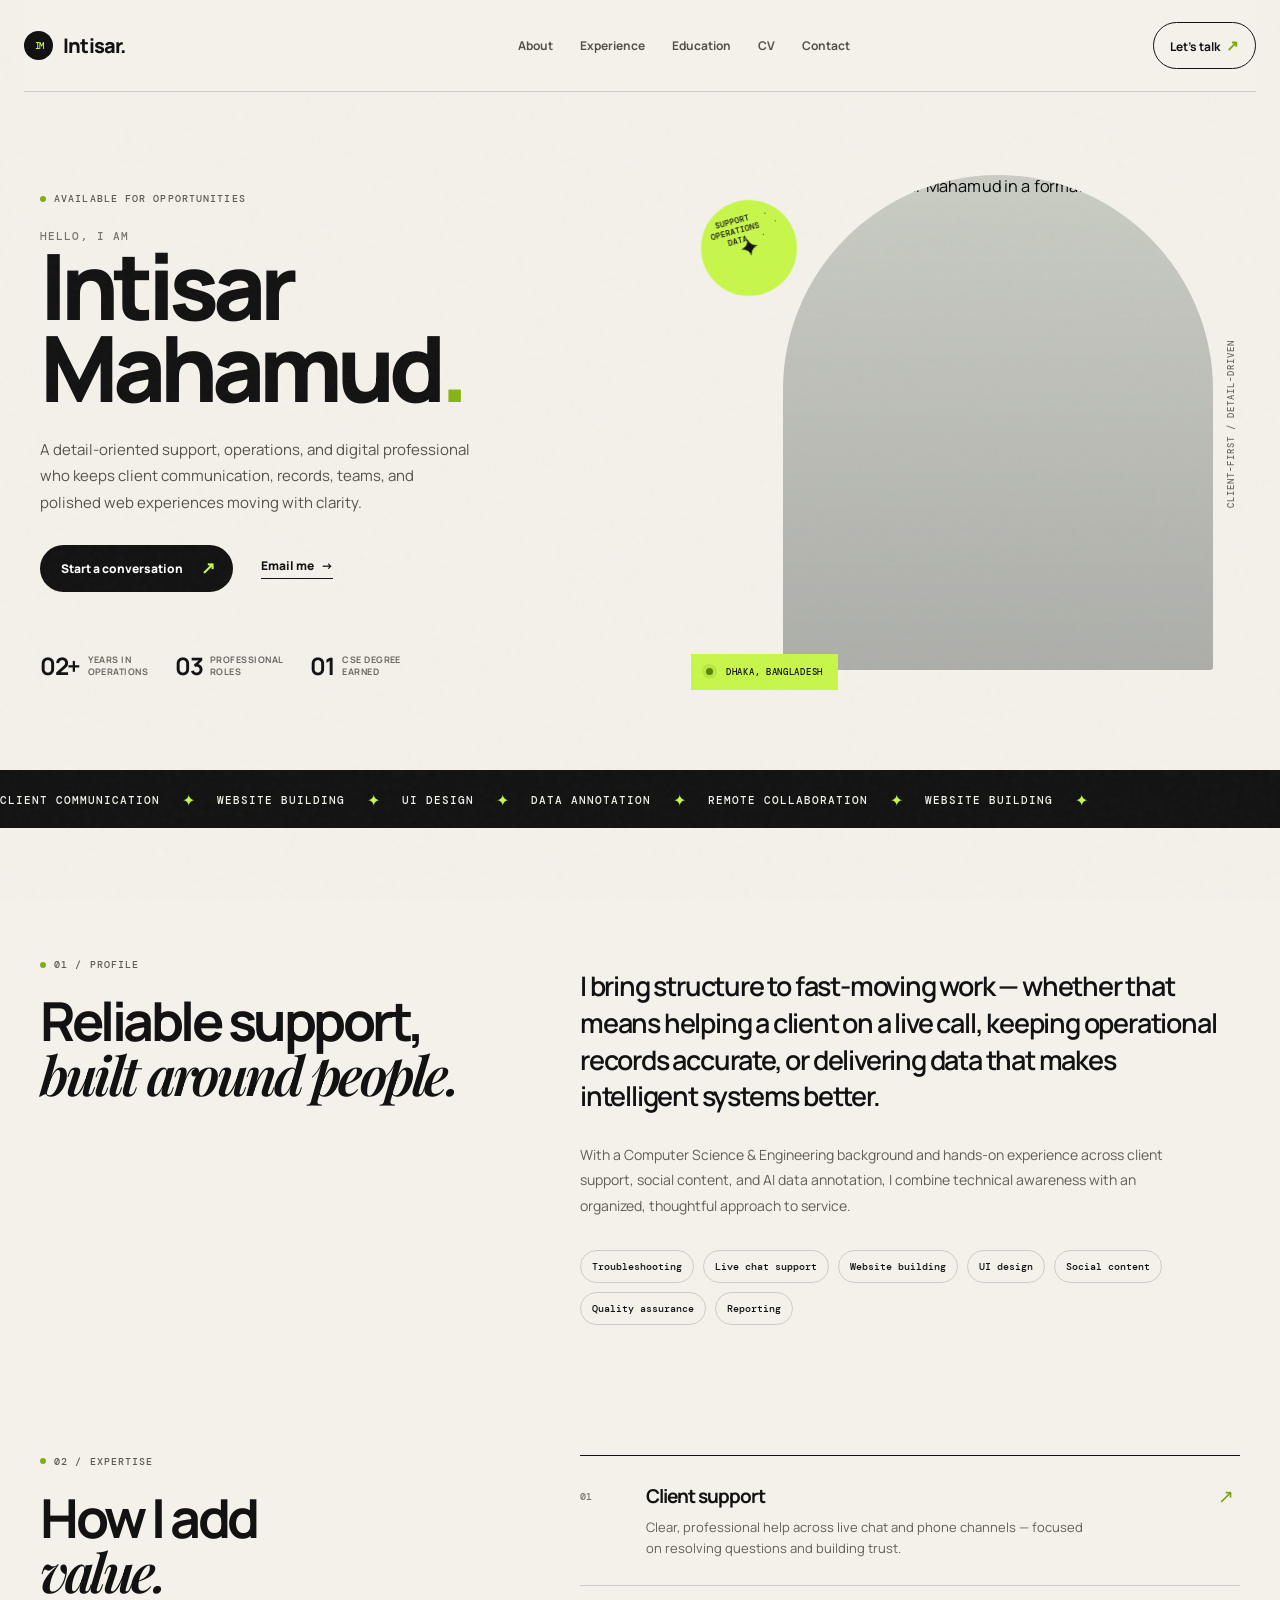
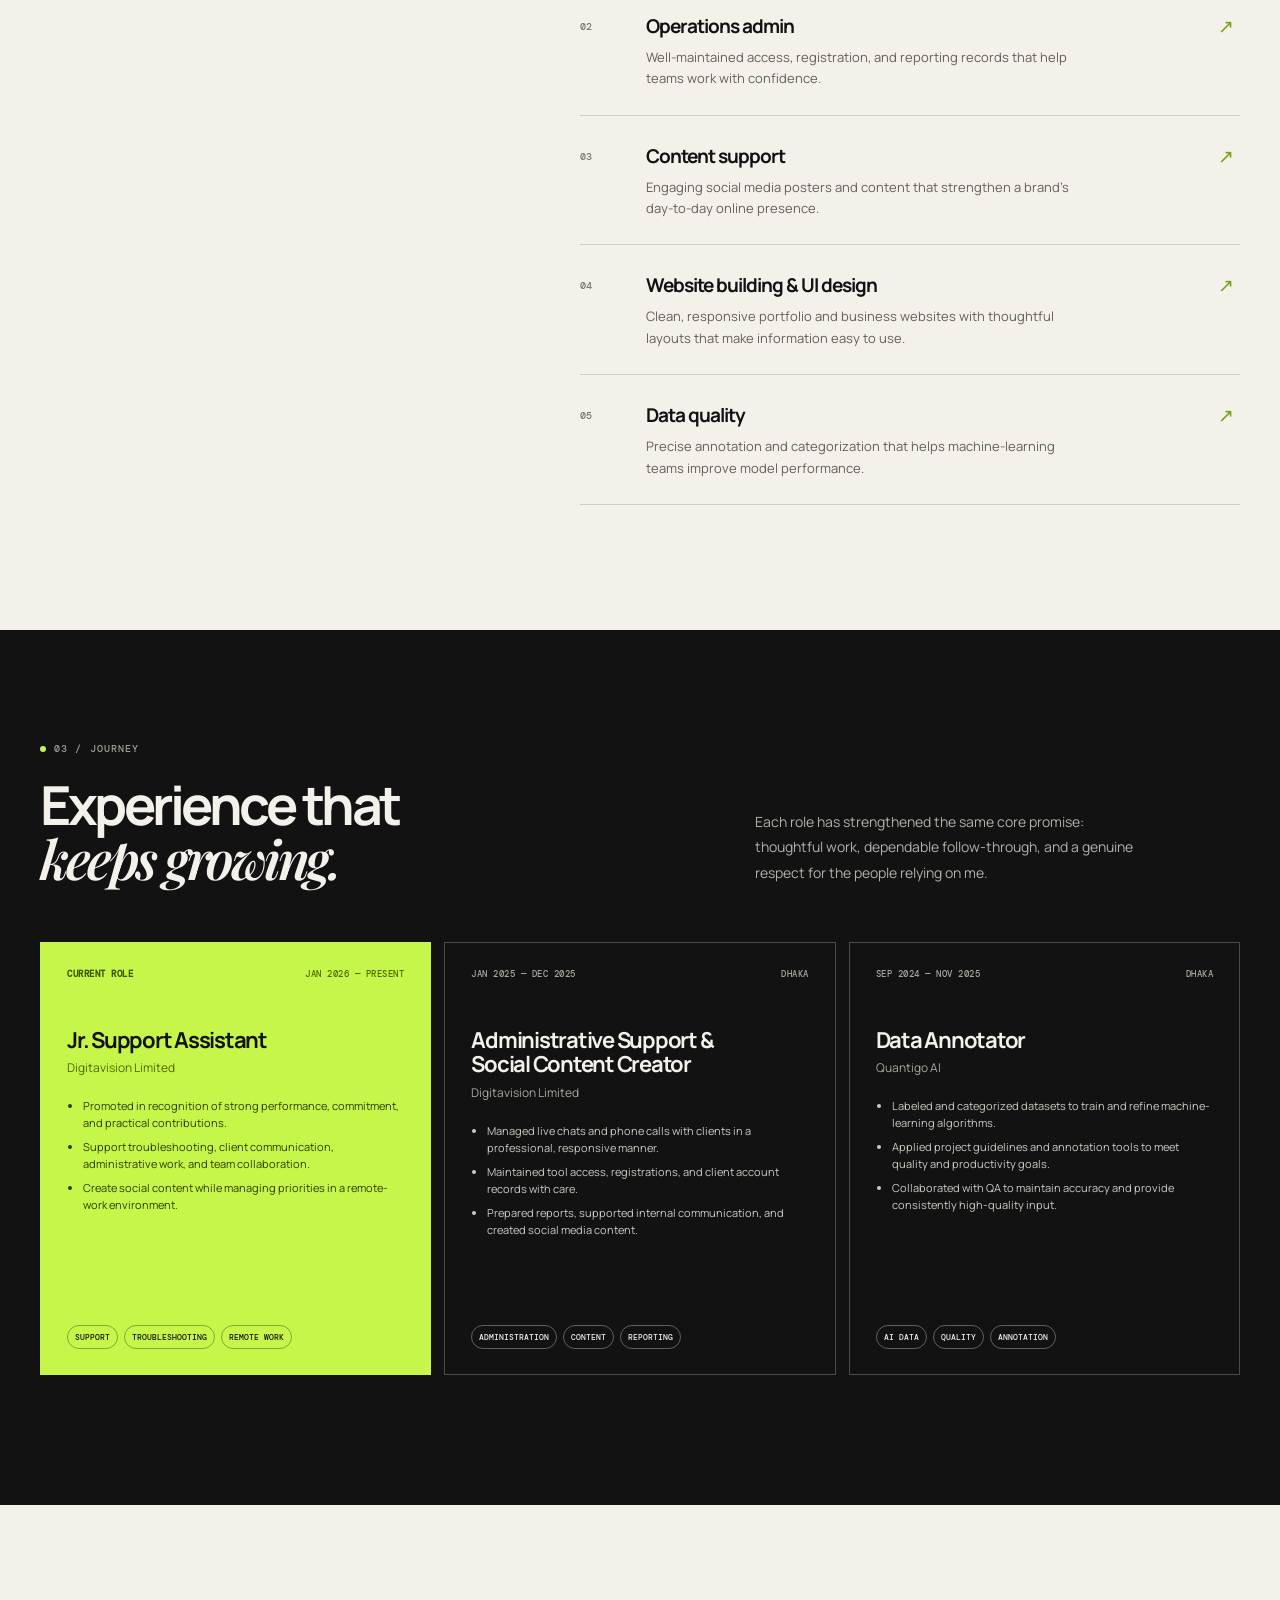
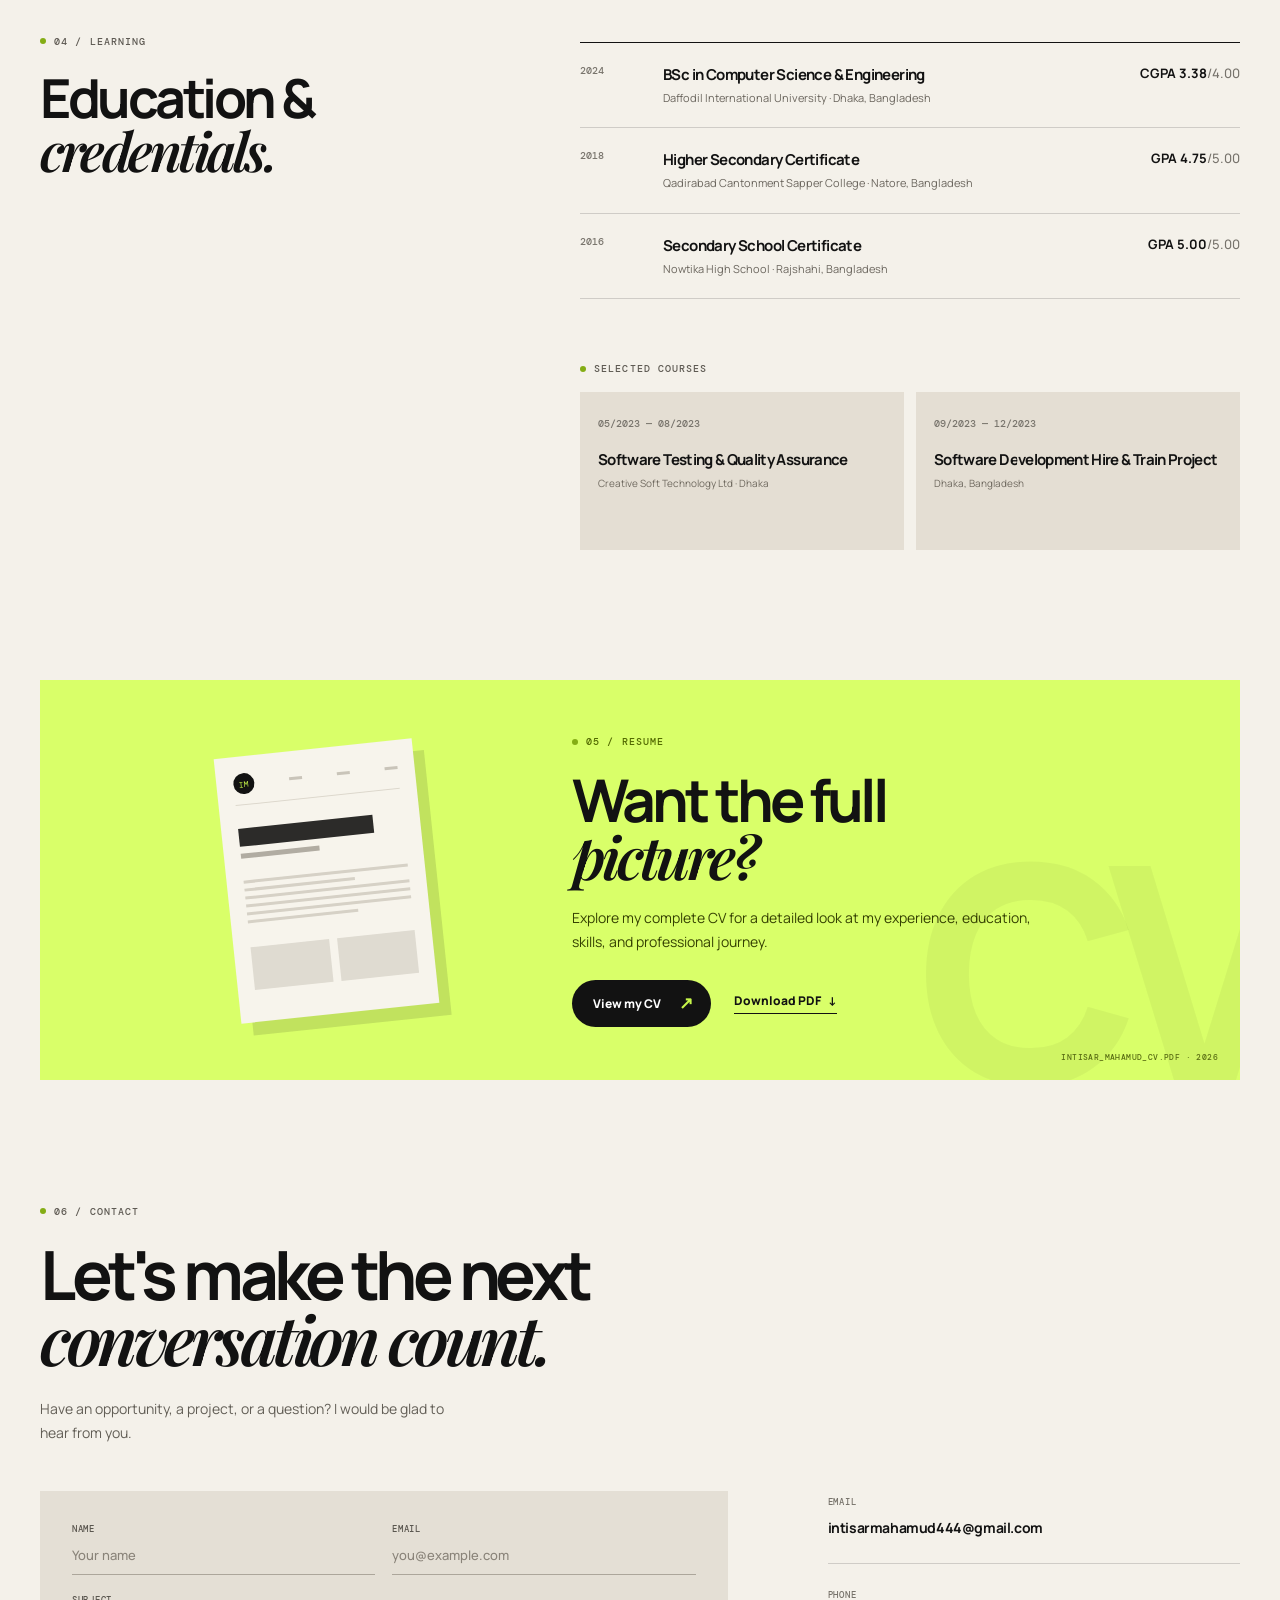
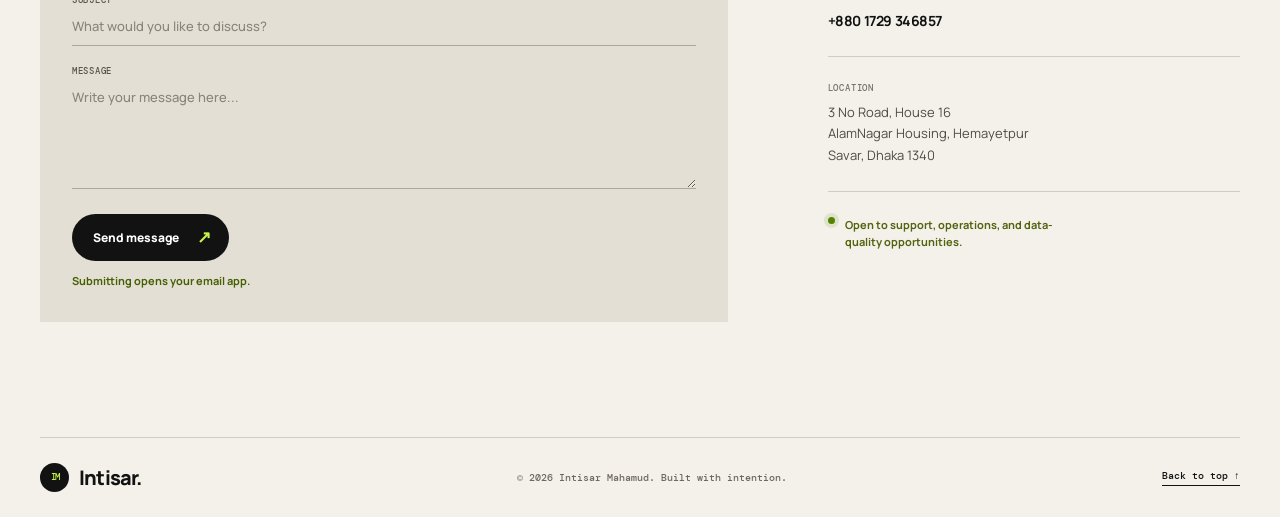
==== index.html @ 864cd11a "Publish portfolio website" ====
<!doctype html>
<html lang="en">
  <head>
    <meta charset="UTF-8" />
    <meta name="viewport" content="width=device-width, initial-scale=1.0" />
    <meta name="description" content="Professional portfolio of Intisar Mahamud — support, operations, and data annotation specialist." />
    <title>Intisar Mahamud | Support & Operations</title>
    <link rel="preconnect" href="https://fonts.googleapis.com" />
    <link rel="preconnect" href="https://fonts.gstatic.com" crossorigin />
    <link href="https://fonts.googleapis.com/css2?family=DM+Mono:wght@400;500&family=Manrope:wght@400;500;600;700;800&family=Playfair+Display:ital,wght@0,600;0,700;1,600&display=swap" rel="stylesheet" />
    <link rel="stylesheet" href="styles.css" />
  </head>
  <body>
    <div class="page-grain"></div>
    <header class="site-header" id="top">
      <a class="brand" href="#top" aria-label="Intisar Mahamud home">
        <span class="brand-mark">IM</span><span>Intisar.</span>
      </a>
      <button class="menu-toggle" type="button" aria-label="Toggle menu" aria-expanded="false">
        <span></span><span></span>
      </button>
      <nav class="main-nav" aria-label="Main navigation">
        <a href="#about">About</a><a href="#experience">Experience</a><a href="#education">Education</a><a href="#cv">CV</a><a href="#contact">Contact</a>
      </nav>
      <a class="header-cta" href="#contact">Let's talk <span>↗</span></a>
    </header>

    <main>
      <section class="hero section-wrap">
        <div class="hero-copy reveal">
          <p class="eyebrow"><span></span> Available for opportunities</p>
          <p class="intro-label">Hello, I am</p>
          <h1>Intisar<br />Mahamud<span class="accent-dot">.</span></h1>
          <p class="hero-description">A detail-oriented support, operations, and digital professional who keeps client communication, records, teams, and polished web experiences moving with clarity.</p>
          <div class="hero-actions">
            <a class="button button-primary" href="#contact">Start a conversation <span>↗</span></a>
            <a class="text-link" href="mailto:intisarmahamud444@gmail.com">Email me <span>→</span></a>
          </div>
          <div class="hero-proof">
            <div><strong>02+</strong><span>years in<br />operations</span></div>
            <div><strong>03</strong><span>professional<br />roles</span></div>
            <div><strong>01</strong><span>CSE degree<br />earned</span></div>
          </div>
        </div>
        <div class="hero-visual reveal delay-1">
          <div class="portrait-frame">
            <img src="assets/intis-portrait.png" alt="Portrait of Intisar Mahamud in a formal suit" />
            <div class="portrait-wash"></div>
          </div>
          <div class="photo-note"><span class="pulse"></span> Dhaka, Bangladesh</div>
          <div class="round-stamp" aria-hidden="true"><span>SUPPORT · OPERATIONS · DATA · </span><b>✦</b></div>
          <p class="vertical-caption">Client-first / Detail-driven</p>
        </div>
      </section>

      <section class="marquee" aria-label="Key skills">
        <div class="marquee-track"><span>Client communication</span><i>✦</i><span>Website building</span><i>✦</i><span>UI design</span><i>✦</i><span>Data annotation</span><i>✦</i><span>Remote collaboration</span><i>✦</i><span>Website building</span><i>✦</i></div>
      </section>

      <section class="about section-wrap section-grid" id="about">
        <div class="section-heading reveal"><p class="eyebrow"><span></span> 01 / Profile</p><h2>Reliable support,<br /><em>built around people.</em></h2></div>
        <div class="about-content reveal delay-1">
          <p class="large-copy">I bring structure to fast-moving work — whether that means helping a client on a live call, keeping operational records accurate, or delivering data that makes intelligent systems better.</p>
          <p class="body-copy">With a Computer Science & Engineering background and hands-on experience across client support, social content, and AI data annotation, I combine technical awareness with an organized, thoughtful approach to service.</p>
          <div class="skill-pills">
            <span>Troubleshooting</span><span>Live chat support</span><span>Website building</span><span>UI design</span><span>Social content</span><span>Quality assurance</span><span>Reporting</span>
          </div>
        </div>
      </section>

      <section class="expertise section-wrap">
        <div class="section-heading reveal"><p class="eyebrow"><span></span> 02 / Expertise</p><h2>How I add<br /><em>value.</em></h2></div>
        <div class="expertise-list">
          <article class="expertise-item reveal"><span class="item-number">01</span><div><h3>Client support</h3><p>Clear, professional help across live chat and phone channels — focused on resolving questions and building trust.</p></div><span class="arrow">↗</span></article>
          <article class="expertise-item reveal"><span class="item-number">02</span><div><h3>Operations admin</h3><p>Well-maintained access, registration, and reporting records that help teams work with confidence.</p></div><span class="arrow">↗</span></article>
          <article class="expertise-item reveal"><span class="item-number">03</span><div><h3>Content support</h3><p>Engaging social media posters and content that strengthen a brand's day-to-day online presence.</p></div><span class="arrow">↗</span></article>
          <article class="expertise-item reveal"><span class="item-number">04</span><div><h3>Website building & UI design</h3><p>Clean, responsive portfolio and business websites with thoughtful layouts that make information easy to use.</p></div><span class="arrow">↗</span></article>
          <article class="expertise-item reveal"><span class="item-number">05</span><div><h3>Data quality</h3><p>Precise annotation and categorization that helps machine-learning teams improve model performance.</p></div><span class="arrow">↗</span></article>
        </div>
      </section>

      <section class="experience section-wrap" id="experience">
        <div class="experience-header reveal"><div class="section-heading"><p class="eyebrow"><span></span> 03 / Journey</p><h2>Experience that<br /><em>keeps growing.</em></h2></div><p>Each role has strengthened the same core promise: thoughtful work, dependable follow-through, and a genuine respect for the people relying on me.</p></div>
        <div class="timeline">
          <article class="timeline-card current reveal"><div class="timeline-top"><span class="status">Current role</span><span>Jan 2026 — Present</span></div><h3>Jr. Support Assistant</h3><p class="company">Digitavision Limited</p><ul><li>Promoted in recognition of strong performance, commitment, and practical contributions.</li><li>Support troubleshooting, client communication, administrative work, and team collaboration.</li><li>Create social content while managing priorities in a remote-work environment.</li></ul><div class="card-tags"><span>Support</span><span>Troubleshooting</span><span>Remote work</span></div></article>
          <article class="timeline-card reveal"><div class="timeline-top"><span>Jan 2025 — Dec 2025</span><span>Dhaka</span></div><h3>Administrative Support &<br />Social Content Creator</h3><p class="company">Digitavision Limited</p><ul><li>Managed live chats and phone calls with clients in a professional, responsive manner.</li><li>Maintained tool access, registrations, and client account records with care.</li><li>Prepared reports, supported internal communication, and created social media content.</li></ul><div class="card-tags"><span>Administration</span><span>Content</span><span>Reporting</span></div></article>
          <article class="timeline-card reveal"><div class="timeline-top"><span>Sep 2024 — Nov 2025</span><span>Dhaka</span></div><h3>Data Annotator</h3><p class="company">Quantigo AI</p><ul><li>Labeled and categorized datasets to train and refine machine-learning algorithms.</li><li>Applied project guidelines and annotation tools to meet quality and productivity goals.</li><li>Collaborated with QA to maintain accuracy and provide consistently high-quality input.</li></ul><div class="card-tags"><span>AI data</span><span>Quality</span><span>Annotation</span></div></article>
        </div>
      </section>

      <section class="education section-wrap section-grid" id="education">
        <div class="section-heading reveal"><p class="eyebrow"><span></span> 04 / Learning</p><h2>Education &<br /><em>credentials.</em></h2></div>
        <div class="education-content reveal delay-1">
          <div class="education-list">
            <article><span>2024</span><div><h3>BSc in Computer Science & Engineering</h3><p>Daffodil International University · Dhaka, Bangladesh</p></div><strong>CGPA 3.38<span>/4.00</span></strong></article>
            <article><span>2018</span><div><h3>Higher Secondary Certificate</h3><p>Qadirabad Cantonment Sapper College · Natore, Bangladesh</p></div><strong>GPA 4.75<span>/5.00</span></strong></article>
            <article><span>2016</span><div><h3>Secondary School Certificate</h3><p>Nowtika High School · Rajshahi, Bangladesh</p></div><strong>GPA 5.00<span>/5.00</span></strong></article>
          </div>
          <div class="certifications"><p class="eyebrow"><span></span> Selected courses</p><div class="cert-grid"><article><span>05/2023 — 08/2023</span><h3>Software Testing & Quality Assurance</h3><p>Creative Soft Technology Ltd · Dhaka</p></article><article><span>09/2023 — 12/2023</span><h3>Software Development Hire & Train Project</h3><p>Dhaka, Bangladesh</p></article></div></div>
        </div>
      </section>

      <section class="cv-section section-wrap" id="cv">
        <div class="cv-card reveal">
          <div class="cv-paper" aria-hidden="true"><div class="paper-top"><span>IM</span><i></i><i></i><i></i></div><div class="paper-title"></div><div class="paper-subtitle"></div><div class="paper-lines"><i></i><i></i><i></i><i></i><i></i><i></i></div><div class="paper-columns"><span></span><span></span></div></div>
          <div class="cv-copy"><p class="eyebrow"><span></span> 05 / Resume</p><h2>Want the full<br /><em>picture?</em></h2><p>Explore my complete CV for a detailed look at my experience, education, skills, and professional journey.</p><div class="cv-actions"><a class="button button-light" href="assets/Intisar-Mahamud-CV.pdf" target="_blank" rel="noopener">View my CV <span>↗</span></a><a class="download-link" href="assets/Intisar-Mahamud-CV.pdf" download>Download PDF <span>↓</span></a></div></div>
          <span class="cv-file-label">INTISAR_MAHAMUD_CV.PDF · 2026</span>
        </div>
      </section>

      <section class="contact section-wrap" id="contact">
        <div class="contact-intro reveal"><p class="eyebrow"><span></span> 06 / Contact</p><h2>Let's make the next<br /><em>conversation count.</em></h2><p>Have an opportunity, a project, or a question? I would be glad to hear from you.</p></div>
        <div class="contact-layout">
          <form class="contact-form reveal delay-1" id="contact-form">
            <div class="form-row"><label>Name<input required name="name" type="text" placeholder="Your name" /></label><label>Email<input required name="email" type="email" placeholder="you@example.com" /></label></div>
            <label>Subject<input name="subject" type="text" placeholder="What would you like to discuss?" /></label>
            <label>Message<textarea required name="message" rows="5" placeholder="Write your message here..."></textarea></label>
            <button class="button button-primary" type="submit">Send message <span>↗</span></button><p class="form-status" aria-live="polite">Submitting opens your email app.</p>
          </form>
          <aside class="contact-details reveal delay-2"><div><p>Email</p><a href="mailto:intisarmahamud444@gmail.com">intisarmahamud444@gmail.com</a></div><div><p>Phone</p><a href="tel:+8801729346857">+880 1729 346857</a></div><div><p>Location</p><address>3 No Road, House 16<br />AlamNagar Housing, Hemayetpur<br />Savar, Dhaka 1340</address></div><div class="availability"><span class="pulse"></span><p>Open to support, operations, and data-quality opportunities.</p></div></aside>
        </div>
      </section>
    </main>

    <footer class="site-footer section-wrap"><a class="brand" href="#top"><span class="brand-mark">IM</span><span>Intisar.</span></a><p>© <span id="year"></span> Intisar Mahamud. Built with intention.</p><a href="#top" class="back-top">Back to top ↑</a></footer>
    <script src="script.js"></script>
  </body>
</html>
---- styles.css ----
:root {
  --ink: #121212;
  --paper: #f4f1ea;
  --sand: #e6e0d5;
  --lime: #c7f64a;
  --muted: #77736c;
  --line: rgba(18, 18, 18, .16);
  --serif: "Playfair Display", Georgia, serif;
  --sans: "Manrope", Arial, sans-serif;
  --mono: "DM Mono", monospace;
}

* { box-sizing: border-box; }
html { scroll-behavior: smooth; scroll-padding-top: 5.5rem; }
body { margin: 0; background: var(--paper); color: var(--ink); font-family: var(--sans); overflow-x: hidden; }
a { color: inherit; text-decoration: none; }
button, input, textarea { font: inherit; }
.page-grain { position: fixed; inset: 0; z-index: 10; pointer-events: none; opacity: .17; background-image: url("data:image/svg+xml,%3Csvg viewBox='0 0 150 150' xmlns='http://www.w3.org/2000/svg'%3E%3Cfilter id='n'%3E%3CfeTurbulence type='fractalNoise' baseFrequency='.9' numOctaves='3' stitchTiles='stitch'/%3E%3C/filter%3E%3Crect width='100%25' height='100%25' filter='url(%23n)' opacity='.2'/%3E%3C/svg%3E"); }
.section-wrap { width: min(1230px, calc(100% - 80px)); margin-inline: auto; }

.site-header { width: min(1320px, calc(100% - 48px)); height: 92px; margin: auto; display: flex; align-items: center; justify-content: space-between; position: sticky; top: 0; z-index: 20; border-bottom: 1px solid var(--line); background: rgba(244, 241, 234, .92); backdrop-filter: blur(14px); }
.brand { display: flex; align-items: center; gap: 10px; font-size: 20px; font-weight: 800; letter-spacing: -.8px; }
.brand-mark { width: 29px; height: 29px; display: grid; place-items: center; background: var(--ink); color: var(--lime); border-radius: 50%; font: 500 9px var(--mono); letter-spacing: -1px; }
.main-nav { display: flex; align-items: center; gap: 27px; margin-left: 90px; }
.main-nav a { color: #55514a; font-size: 12px; font-weight: 700; transition: color .2s; }
.main-nav a:hover { color: var(--ink); }
.header-cta { font: 700 12px var(--sans); padding: 12px 16px; border: 1px solid var(--ink); border-radius: 999px; transition: .2s; }
.header-cta span { color: #7ca900; font-size: 15px; margin-left: 4px; }
.header-cta:hover { background: var(--ink); color: white; }
.menu-toggle { display: none; }

.hero { min-height: 660px; padding: 83px 0 75px; display: grid; grid-template-columns: 1.05fr .95fr; align-items: center; gap: 45px; }
.eyebrow { margin: 0 0 24px; font: 500 10px var(--mono); text-transform: uppercase; letter-spacing: 1.1px; color: #5e5a53; display: flex; align-items: center; gap: 8px; }
.eyebrow span { width: 6px; height: 6px; border-radius: 50%; display: inline-block; background: #84ad15; }
.intro-label { margin: 0 0 1px; font: 500 11px var(--mono); text-transform: uppercase; letter-spacing: 1.1px; color: var(--muted); }
h1, h2, h3, p { margin-top: 0; }
h1 { font-size: clamp(58px, 7.15vw, 104px); letter-spacing: -6px; line-height: .89; margin: 0; font-weight: 800; }
h1 em, h2 em { font-family: var(--serif); font-weight: 600; }
.accent-dot { color: #87b413; }
.hero-description { max-width: 430px; margin: 30px 0 29px; color: #555149; font-size: 15px; line-height: 1.75; }
.hero-actions { display: flex; align-items: center; gap: 28px; }
.button { display: inline-flex; align-items: center; gap: 18px; border: none; border-radius: 999px; padding: 15px 18px 15px 21px; font-size: 12px; font-weight: 800; cursor: pointer; transition: transform .2s, box-shadow .2s; }
.button span { font-size: 17px; line-height: 10px; }
.button:hover { transform: translateY(-3px); box-shadow: 0 7px 16px rgba(0,0,0,.15); }
.button-primary { background: var(--ink); color: white; }
.button-primary span { color: var(--lime); }
.text-link, .download-link { font-size: 12px; font-weight: 800; border-bottom: 1px solid var(--ink); padding-bottom: 4px; }
.text-link span, .download-link span { margin-left: 5px; transition: transform .2s; display: inline-block; }
.text-link:hover span, .download-link:hover span { transform: translateX(4px); }
.hero-proof { display: flex; gap: 27px; margin-top: 62px; }
.hero-proof > div { display: flex; gap: 8px; align-items: flex-end; }
.hero-proof strong { font-size: 24px; letter-spacing: -1.5px; line-height: 1; }
.hero-proof span { color: #6c6862; font-size: 9px; font-weight: 700; line-height: 1.3; text-transform: uppercase; letter-spacing: .45px; }
.hero-visual { height: 520px; position: relative; padding: 0 27px 25px 0; }
.portrait-frame { width: min(100%, 430px); height: 100%; margin-left: auto; position: relative; overflow: hidden; border-radius: 216px 216px 3px 3px; background: #ced0ca; }
.portrait-frame img { width: 100%; height: 100%; object-fit: cover; object-position: 51% 35%; filter: grayscale(100%) contrast(1.1); transform: scale(1.02); }
.portrait-wash { position: absolute; inset: 0; background: linear-gradient(180deg, rgba(190,207,146,.08), rgba(26,26,20,.18)); mix-blend-mode: multiply; }
.photo-note { position: absolute; left: 0; bottom: 5px; padding: 12px 15px; background: var(--lime); font: 500 9px var(--mono); text-transform: uppercase; letter-spacing: .7px; }
.pulse { width: 7px; height: 7px; display: inline-block; background: #548300; border-radius: 50%; margin-right: 7px; box-shadow: 0 0 0 4px rgba(84,131,0,.13); }
.round-stamp { position: absolute; top: 25px; left: 10px; width: 96px; height: 96px; border-radius: 50%; background: var(--lime); display: grid; place-items: center; font: 500 8px var(--mono); text-align: center; transform: rotate(-15deg); }
.round-stamp span { position: absolute; width: 80px; height: 80px; animation: rotate 18s linear infinite; border-radius: 50%; padding-top: 5px; word-spacing: 9px; }
.round-stamp b { font-size: 22px; }
@keyframes rotate { to { transform: rotate(360deg); } }
.vertical-caption { position: absolute; right: -6px; top: 165px; writing-mode: vertical-rl; transform: rotate(180deg); font: 500 9px var(--mono); color: #706b63; letter-spacing: 1px; text-transform: uppercase; }

.marquee { background: var(--ink); padding: 17px 0; overflow: hidden; color: var(--paper); white-space: nowrap; }
.marquee-track { display: inline-flex; align-items: center; gap: 22px; animation: scroll 34s linear infinite; min-width: max-content; }
.marquee span { text-transform: uppercase; letter-spacing: 1px; font: 500 11px var(--mono); }
.marquee i { color: var(--lime); font-style: normal; }
@keyframes scroll { to { transform: translateX(-30%); } }

.section-grid { display: grid; grid-template-columns: .8fr 1.2fr; gap: 100px; padding: 130px 0; }
.section-heading h2 { margin: 0; font-size: clamp(39px, 4.2vw, 61px); letter-spacing: -3.5px; line-height: .98; }
.about-content { padding-top: 10px; }
.large-copy { max-width: 650px; font-size: clamp(21px, 2.1vw, 29px); letter-spacing: -1.2px; line-height: 1.37; font-weight: 600; }
.body-copy { max-width: 590px; color: #625e56; font-size: 14px; line-height: 1.8; margin: 27px 0 32px; }
.skill-pills { display: flex; flex-wrap: wrap; gap: 9px; }
.skill-pills span { font: 500 10px var(--mono); padding: 9px 11px; border: 1px solid var(--line); border-radius: 999px; }

.expertise { padding: 0 0 125px; display: grid; grid-template-columns: .8fr 1.2fr; gap: 100px; }
.expertise-list { border-top: 1px solid var(--ink); }
.expertise-item { display: grid; grid-template-columns: 48px 1fr 22px; gap: 18px; padding: 27px 0 25px; border-bottom: 1px solid var(--line); align-items: start; transition: padding .2s, background .2s; }
.expertise-item:hover { padding-left: 12px; padding-right: 12px; background: rgba(199,246,74,.21); }
.item-number { font: 500 10px var(--mono); color: #77736d; padding-top: 7px; }
.expertise-item h3 { font-size: 19px; letter-spacing: -1px; margin: 0 0 8px; }
.expertise-item p { max-width: 440px; margin: 0; color: #655f56; font-size: 13px; line-height: 1.65; }
.arrow { font-size: 19px; color: #789e13; transition: transform .2s; }.expertise-item:hover .arrow { transform: translate(3px,-3px); }

.experience { padding: 112px 0 130px; background: var(--ink); color: var(--paper); width: 100%; max-width: none; }
.experience-header, .timeline { width: min(1230px, calc(100% - 80px)); margin-inline: auto; }
.experience-header { display: grid; grid-template-columns: .95fr .75fr; justify-content: space-between; gap: 100px; margin-bottom: 55px; }
.experience .eyebrow { color: #a29e94; }.experience .eyebrow span { background: var(--lime); }.experience-header p:last-child { margin: 67px 0 0; color: #b4b0a8; font-size: 14px; line-height: 1.8; max-width: 390px; }
.timeline { display: grid; grid-template-columns: repeat(3, 1fr); gap: 13px; }
.timeline-card { min-height: 433px; padding: 25px 26px; border: 1px solid rgba(244,241,234,.25); display: flex; flex-direction: column; transition: background .25s, color .25s; }
.timeline-card:hover, .timeline-card.current { background: var(--lime); color: var(--ink); border-color: var(--lime); }.timeline-card.current:hover { background: #d2ff58; }
.timeline-top { min-height: 30px; display: flex; justify-content: space-between; gap: 10px; font: 500 9px var(--mono); text-transform: uppercase; letter-spacing: .5px; color: #aaa69d; }.timeline-card.current .timeline-top { color: #526900; }
.status { color: var(--lime); }.timeline-card.current .status { color: #405500; font-weight: 700; }
.timeline-card h3 { margin: 30px 0 7px; font-size: 22px; letter-spacing: -1.25px; line-height: 1.12; }.company { color: #aaa69d; font-size: 12px; margin: 0 0 21px; }.timeline-card.current .company { color: #526900; }
.timeline-card ul { padding: 0 0 0 16px; margin: 0; color: #cfcbc3; font-size: 11px; line-height: 1.55; }.timeline-card li + li { margin-top: 7px; }.timeline-card.current ul { color: #2f3c04; }
.card-tags { margin-top: auto; display: flex; flex-wrap: wrap; gap: 6px; padding-top: 22px; }.card-tags span { padding: 6px 7px; border: 1px solid rgba(244,241,234,.34); border-radius: 999px; font: 500 8px var(--mono); text-transform: uppercase; }.timeline-card.current .card-tags span { border-color: rgba(17,20,6,.35); }

.education-content { padding-top: 7px; }.education-list { border-top: 1px solid var(--ink); }.education-list article { display: grid; grid-template-columns: 67px 1fr auto; gap: 16px; align-items: start; padding: 21px 0; border-bottom: 1px solid var(--line); }.education-list > article > span, .cert-grid article > span { color: #78746c; font: 500 10px var(--mono); }.education-list h3 { margin: 0 0 5px; font-size: 15px; letter-spacing: -.6px; }.education-list p { margin: 0; color: #6b665e; font-size: 11px; line-height: 1.5; }.education-list strong { font-size: 13px; white-space: nowrap; }.education-list strong span { color: #77736c; font-weight: 500; }
.certifications { margin-top: 63px; }.certifications .eyebrow { margin-bottom: 17px; }.cert-grid { display: grid; grid-template-columns: 1fr 1fr; gap: 12px; }.cert-grid article { min-height: 158px; padding: 18px; background: #e4ded3; }.cert-grid h3 { margin: 19px 0 7px; font-size: 15px; letter-spacing: -.65px; line-height: 1.22; }.cert-grid p { margin: 0; color: #706a60; font-size: 10px; line-height: 1.5; }

.cv-section { padding: 0 0 125px; }.cv-card { background: #d9ff69; min-height: 370px; position: relative; overflow: hidden; display: grid; grid-template-columns: .8fr 1.2fr; align-items: center; gap: 55px; padding: 55px 8% 53px; }.cv-card::after { content: "CV"; position: absolute; right: -35px; bottom: -92px; font-size: 300px; font-weight: 800; letter-spacing: -28px; color: rgba(17,17,17,.045); pointer-events: none; }.cv-paper { width: 199px; height: 266px; margin: auto; position: relative; z-index: 1; background: #f7f4ec; padding: 17px; transform: rotate(-6deg); box-shadow: 11px 13px 0 rgba(17,17,17,.12); }.paper-top { display: flex; align-items: center; gap: 4px; border-bottom: 1px solid #ddd8cd; padding-bottom: 10px; }.paper-top span { width: 21px; height: 21px; display: grid; place-items: center; background: var(--ink); color: var(--lime); border-radius: 50%; font: 8px var(--mono); }.paper-top i { height: 3px; width: 13px; background: #c9c4b9; margin-left: auto; }.paper-title { height: 18px; width: 82%; background: #2c2b29; margin: 23px 0 7px; }.paper-subtitle { height: 5px; width: 48%; background: #b1aca2; margin-bottom: 22px; }.paper-lines { display: grid; gap: 5px; }.paper-lines i { height: 3px; background: #d6d1c6; display: block; }.paper-lines i:nth-child(2), .paper-lines i:nth-child(6) { width: 67%; }.paper-columns { display: flex; gap: 8px; margin-top: 24px; }.paper-columns span { height: 43px; flex: 1; background: #dfdbd1; }.cv-copy { position: relative; z-index: 1; max-width: 520px; }.cv-copy .eyebrow { color: #526900; }.cv-copy h2 { margin: 0; font-size: clamp(42px,4.6vw,66px); letter-spacing: -4px; line-height: .95; }.cv-copy p:not(.eyebrow) { max-width: 460px; margin: 20px 0 26px; color: #354102; font-size: 14px; line-height: 1.7; }.cv-actions { display: flex; align-items: center; gap: 23px; }.button-light { background: var(--ink); color: white; }.button-light span { color: var(--lime); }.cv-file-label { position: absolute; bottom: 18px; right: 22px; z-index: 1; font: 500 8px var(--mono); letter-spacing: .4px; color: #596d13; }

.contact { padding: 0 0 115px; }.contact-intro { max-width: 675px; }.contact-intro h2 { margin: 0; font-size: clamp(43px, 5.3vw, 72px); letter-spacing: -4.5px; line-height: .95; }.contact-intro > p:last-child { color: #625e56; max-width: 430px; margin: 25px 0 46px; font-size: 14px; line-height: 1.7; }.contact-layout { display: grid; grid-template-columns: 1.25fr .75fr; gap: 100px; align-items: start; }.contact-form { padding: 32px; background: #e4dfd5; }.form-row { display: grid; grid-template-columns: 1fr 1fr; gap: 17px; }.contact-form label { display: block; color: #59554e; font: 500 9px var(--mono); text-transform: uppercase; letter-spacing: .7px; margin-bottom: 19px; }.contact-form input, .contact-form textarea { display: block; width: 100%; background: transparent; border: 0; border-bottom: 1px solid #aca69b; border-radius: 0; outline: none; padding: 11px 0 10px; color: var(--ink); font: 500 13px var(--sans); text-transform: none; letter-spacing: 0; resize: vertical; }.contact-form input:focus, .contact-form textarea:focus { border-bottom-color: var(--ink); }.contact-form input::placeholder, .contact-form textarea::placeholder { color: #898379; }.contact-form .button { margin-top: 6px; }.form-status { min-height: 17px; margin: 12px 0 0; color: #456000; font-size: 11px; font-weight: 700; }.form-status.error { color: #a33316; }.contact-details { padding-top: 5px; }.contact-details > div { padding: 0 0 25px; margin-bottom: 25px; border-bottom: 1px solid var(--line); }.contact-details p { margin: 0 0 8px; color: #77736b; font: 500 9px var(--mono); text-transform: uppercase; letter-spacing: .8px; }.contact-details a { font-size: 14px; font-weight: 700; letter-spacing: -.4px; border-bottom: 1px solid transparent; }.contact-details a:hover { border-color: var(--ink); }.contact-details address { color: #4f4b45; font-size: 13px; font-style: normal; line-height: 1.65; }.contact-details .availability { display: flex; align-items: flex-start; gap: 3px; border-bottom: 0; margin: 0; padding: 0; }.availability p { max-width: 240px; margin: 0; color: #53630f; font: 700 11px/1.5 var(--sans); text-transform: none; letter-spacing: 0; }
.site-footer { padding: 25px 0; border-top: 1px solid var(--line); display: flex; justify-content: space-between; align-items: center; }.site-footer p, .back-top { margin: 0; color: #6d6961; font: 500 10px var(--mono); }.back-top { color: var(--ink); border-bottom: 1px solid var(--ink); padding-bottom: 3px; }

.reveal { opacity: 0; transform: translateY(20px); transition: opacity .7s ease, transform .7s ease; }.reveal.visible { opacity: 1; transform: none; }.delay-1 { transition-delay: .13s; }.delay-2 { transition-delay: .24s; }

@media (max-width: 830px) { .site-header { height: 75px; width: min(100% - 32px, 1230px); }.main-nav { display: none; position: absolute; top: 67px; left: 0; right: 0; margin: 0; padding: 18px; gap: 17px; background: var(--paper); border: 1px solid var(--line); flex-direction: column; align-items: flex-start; }.main-nav.open { display: flex; }.menu-toggle { display: flex; flex-direction: column; gap: 5px; border: 0; background: none; padding: 9px; cursor: pointer; }.menu-toggle span { width: 20px; height: 1px; background: var(--ink); }.header-cta { display: none; }.section-wrap, .experience-header, .timeline { width: min(100% - 40px, 1230px); }.hero { min-height: auto; grid-template-columns: 1fr; padding: 65px 0 62px; gap: 55px; }.hero-visual { height: 475px; max-width: 470px; width: 100%; margin-left: auto; }.portrait-frame { margin: auto; }.round-stamp { left: 0; }.section-grid, .expertise, .experience-header { grid-template-columns: 1fr; gap: 44px; }.section-grid { padding: 90px 0; }.expertise { padding-bottom: 90px; }.timeline { grid-template-columns: 1fr; gap: 10px; }.timeline-card { min-height: 340px; }.timeline-card h3 { margin-top: 19px; }.contact-layout { grid-template-columns: 1fr; gap: 40px; }.contact-details { display: grid; grid-template-columns: 1fr 1fr; gap: 0 35px; }.cv-card { gap: 25px; padding: 50px 6%; }.cv-copy h2 { letter-spacing: -3px; }.cv-file-label { display: none; } }
@media (max-width: 560px) { .section-wrap, .experience-header, .timeline { width: min(100% - 32px, 1230px); }.hero { padding-top: 47px; }.hero-description { margin: 25px 0; }.hero-actions { flex-wrap: wrap; gap: 17px; }.hero-proof { gap: 18px; margin-top: 43px; }.hero-proof strong { font-size: 20px; }.hero-proof span { font-size: 8px; }.hero-visual { height: 390px; padding-right: 15px; }.portrait-frame { width: 92%; }.round-stamp { transform: scale(.78) rotate(-15deg); transform-origin: top left; top: 18px; }.vertical-caption { display: none; }.section-heading h2 { letter-spacing: -2.7px; }.expertise-item { grid-template-columns: 32px 1fr 18px; gap: 9px; }.expertise-item h3 { font-size: 17px; }.experience { padding: 76px 0 80px; }.experience-header { margin-bottom: 37px; }.experience-header p:last-child { margin-top: 0; }.timeline-card { padding: 22px; }.education-list article { grid-template-columns: 52px 1fr; }.education-list article strong { grid-column: 2; }.cert-grid { grid-template-columns: 1fr; }.cv-section { padding-bottom: 90px; }.cv-card { grid-template-columns: 1fr; padding: 39px 26px 43px; }.cv-paper { margin: 3px auto 15px; transform: rotate(-4deg) scale(.86); height: 235px; }.cv-copy h2 { font-size: 47px; }.cv-actions { flex-wrap: wrap; gap: 15px; }.form-row { grid-template-columns: 1fr; gap: 0; }.contact-form { padding: 25px 20px; }.contact-details { grid-template-columns: 1fr; }.site-footer { flex-wrap: wrap; gap: 17px; }.site-footer p { order: 3; width: 100%; }.marquee span { font-size: 9px; } }
@media (prefers-reduced-motion: reduce) { html { scroll-behavior: auto; }.reveal { opacity: 1; transform: none; }.marquee-track, .round-stamp span { animation: none; } }
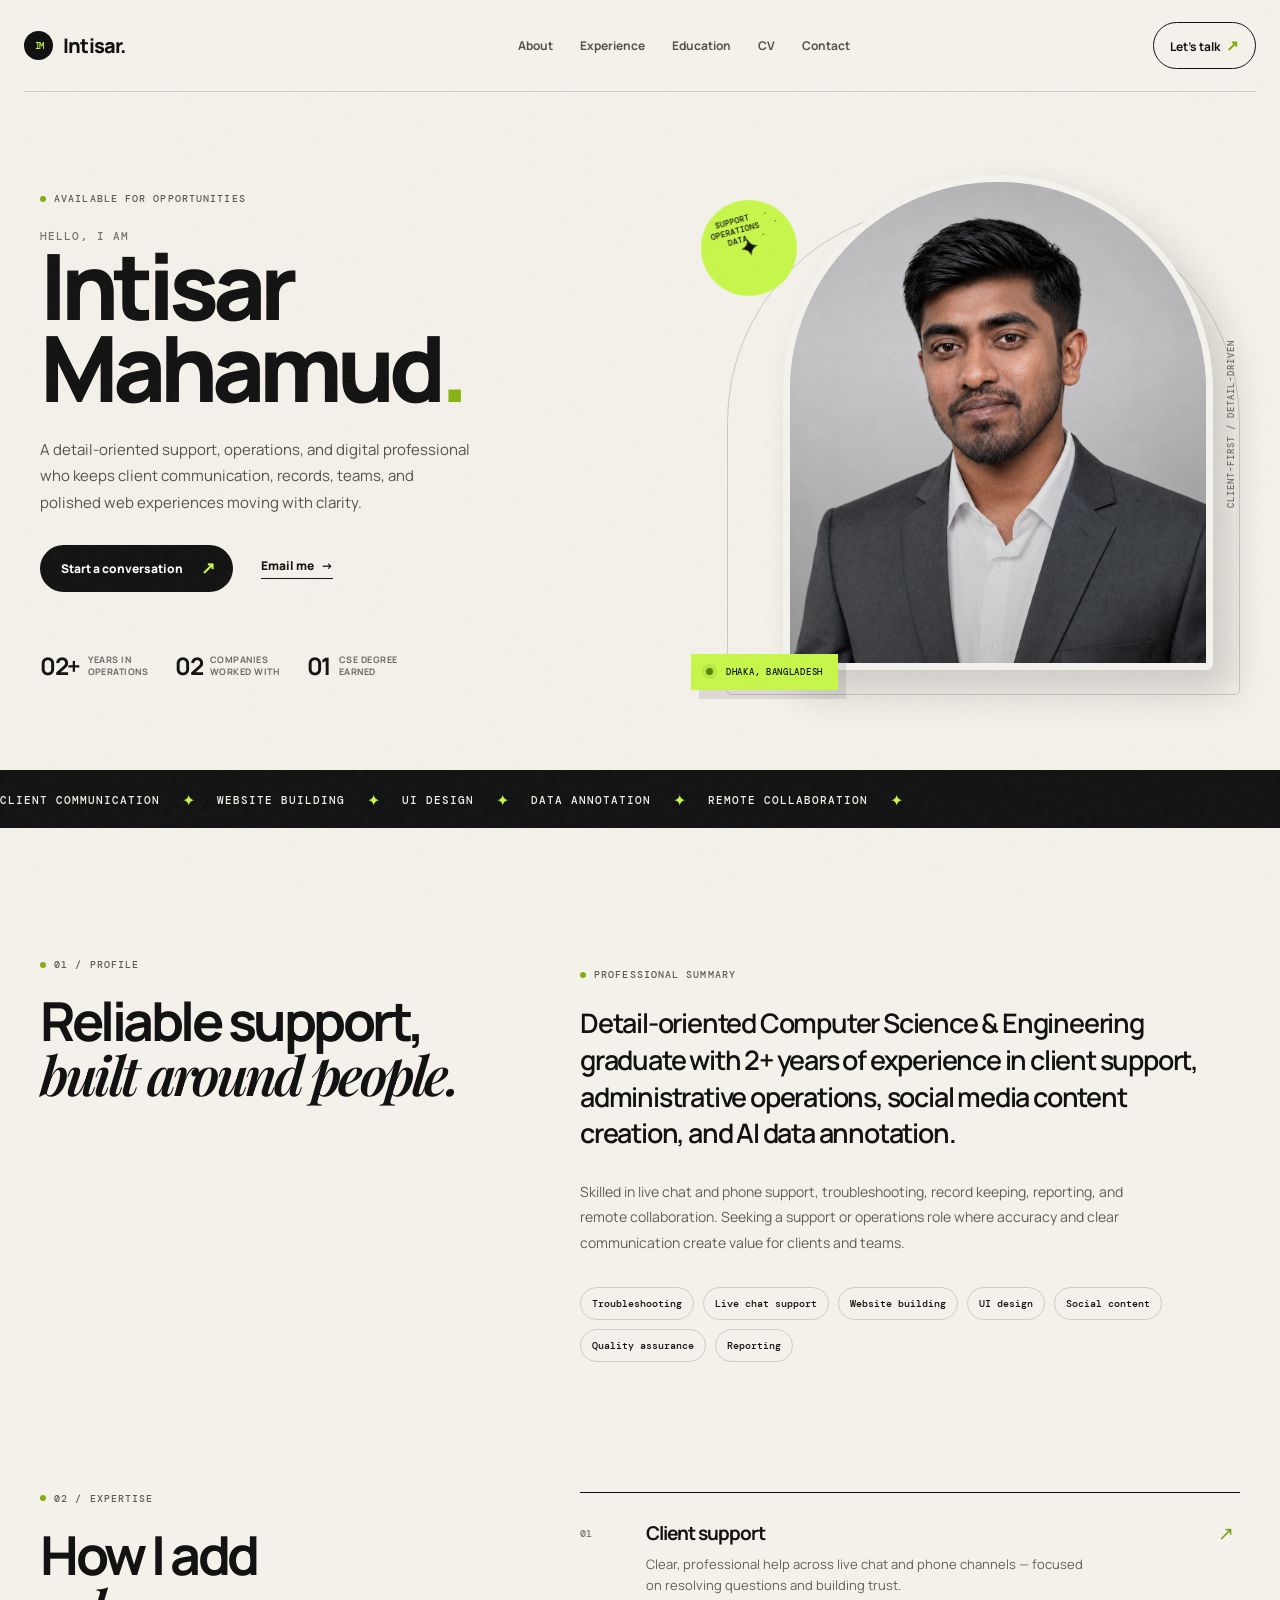
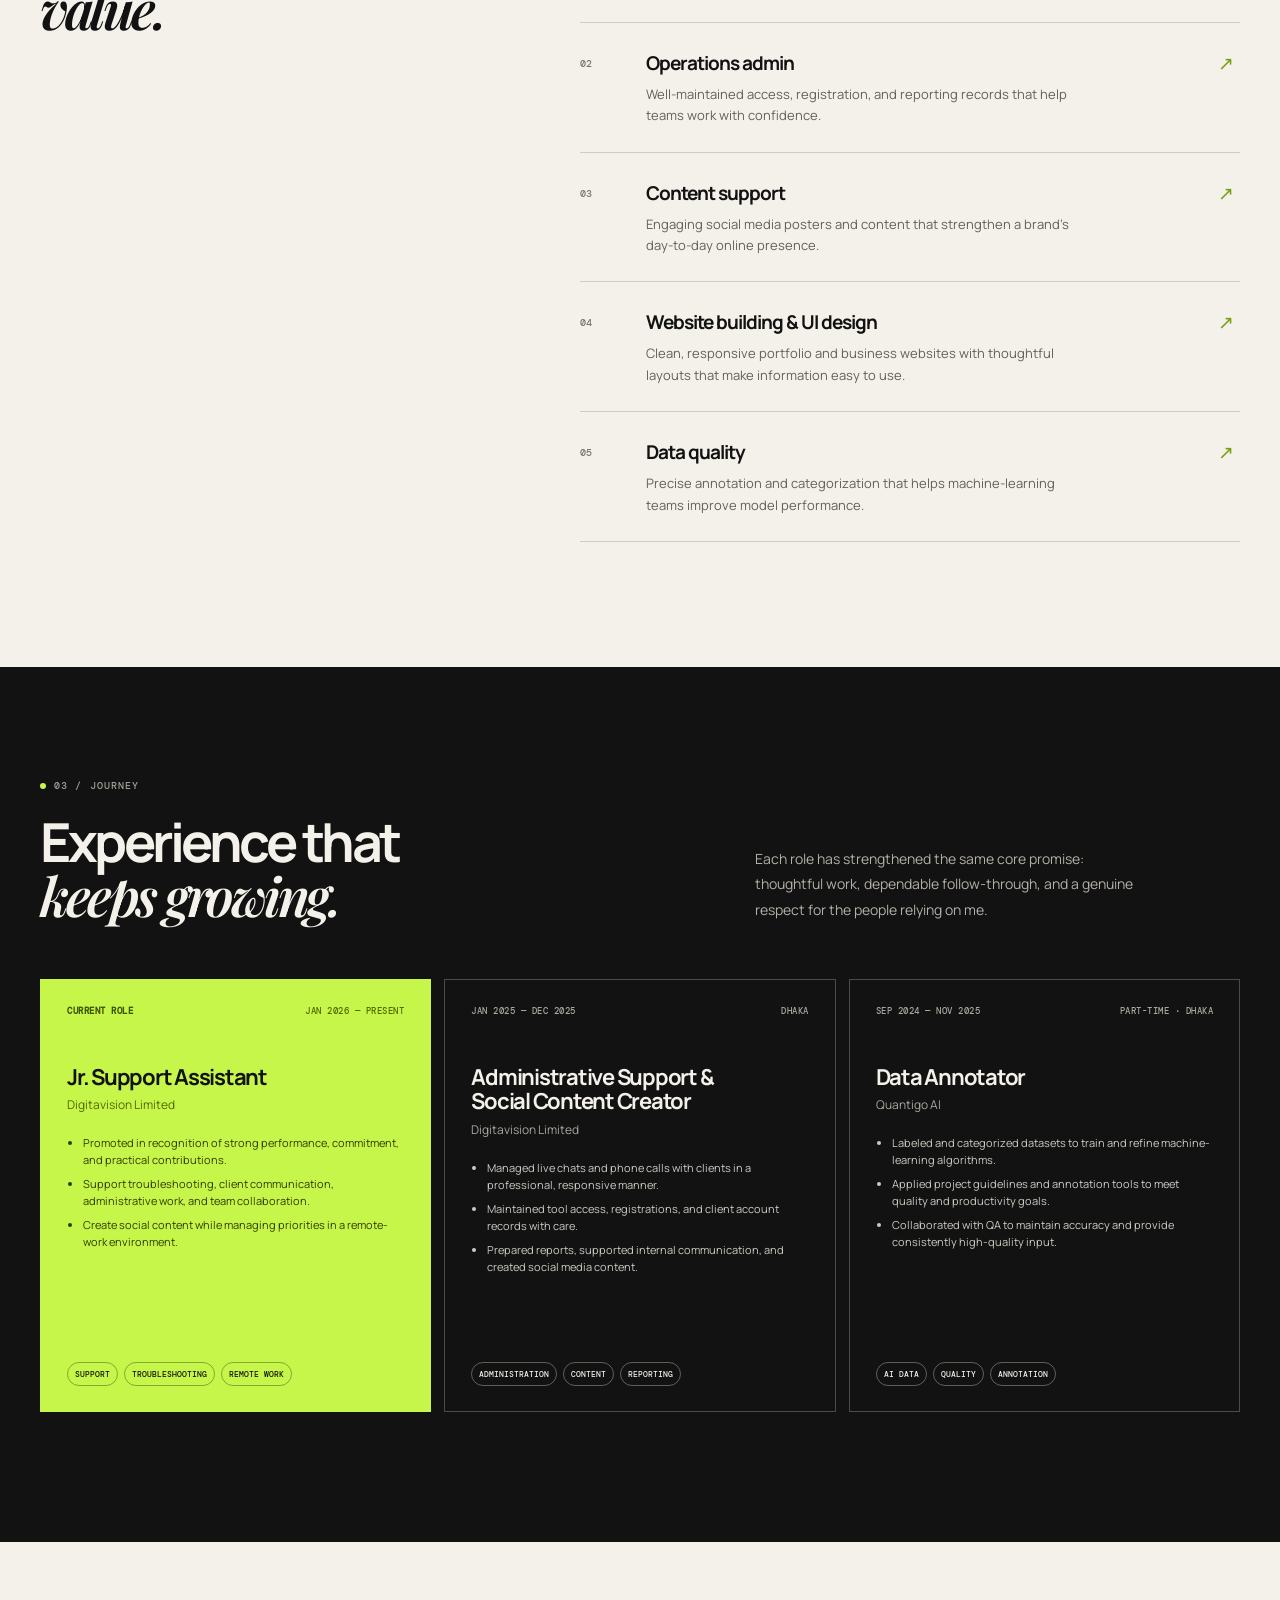
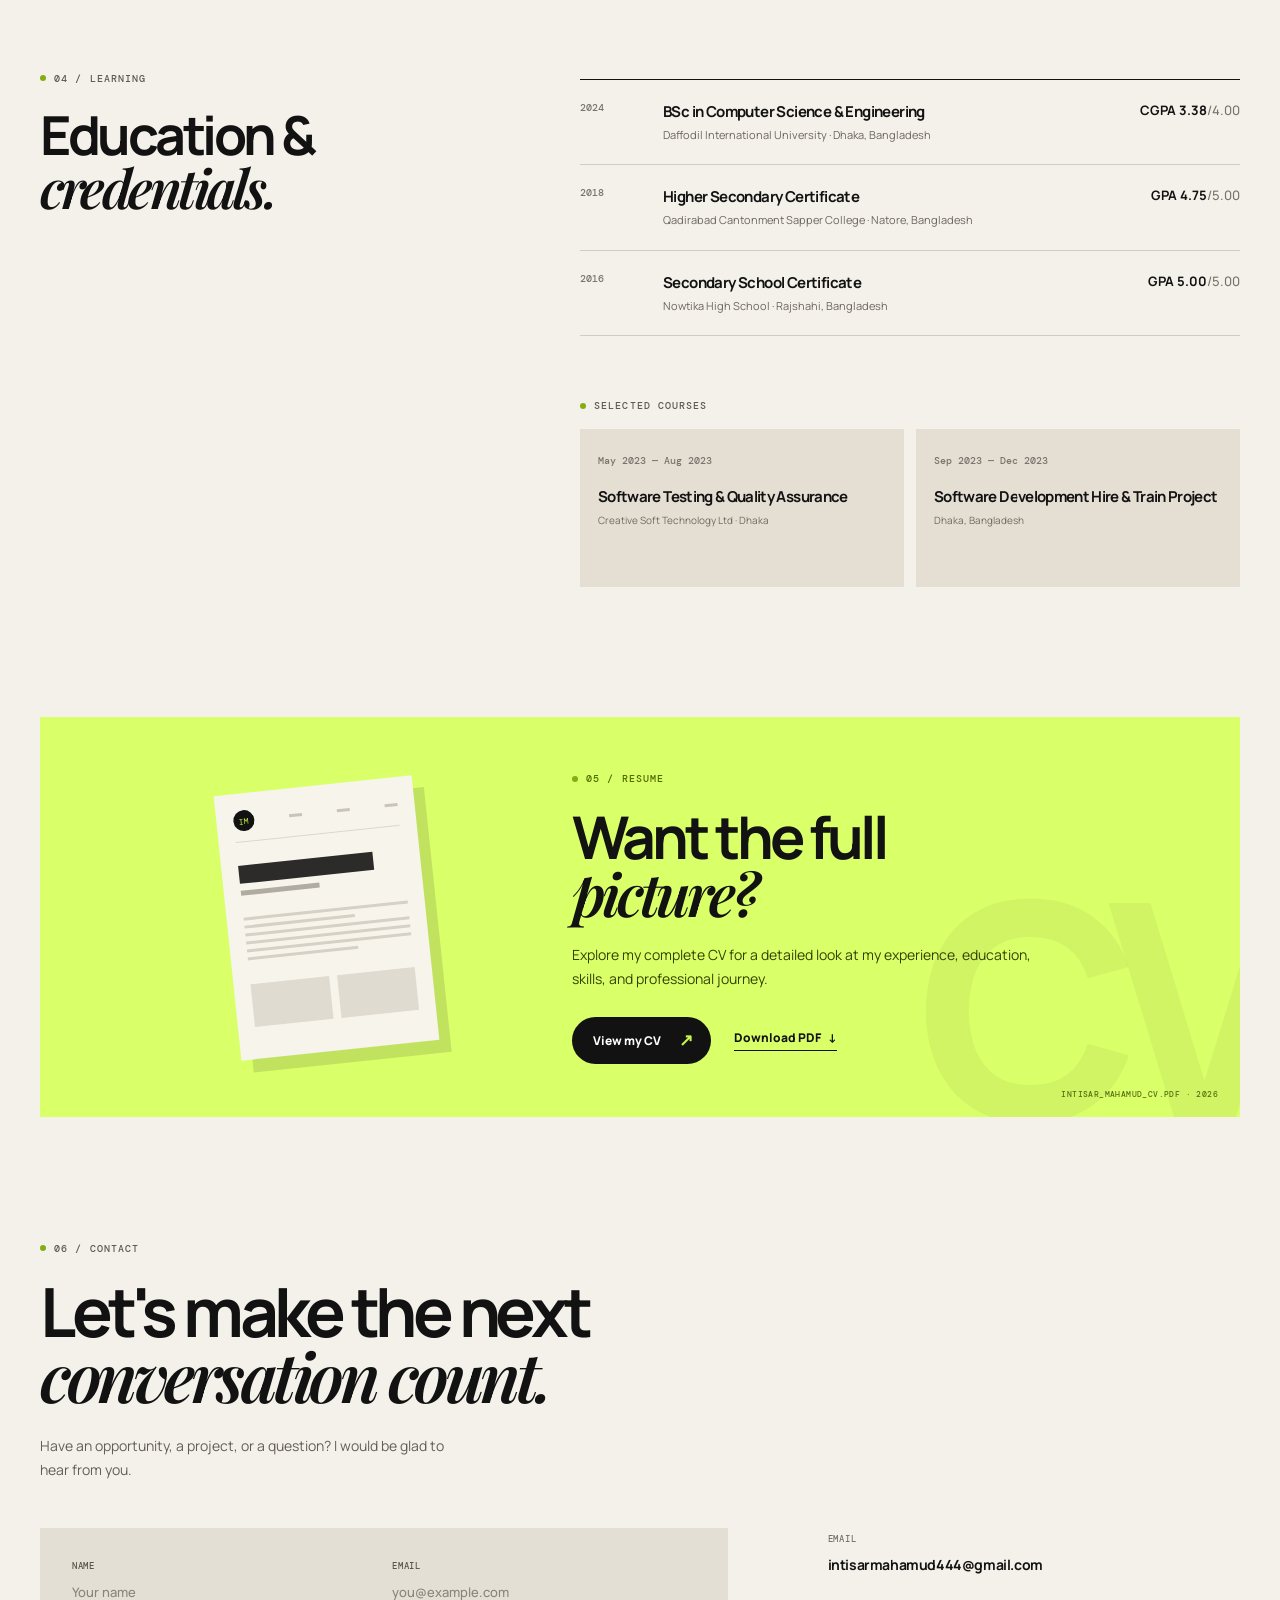
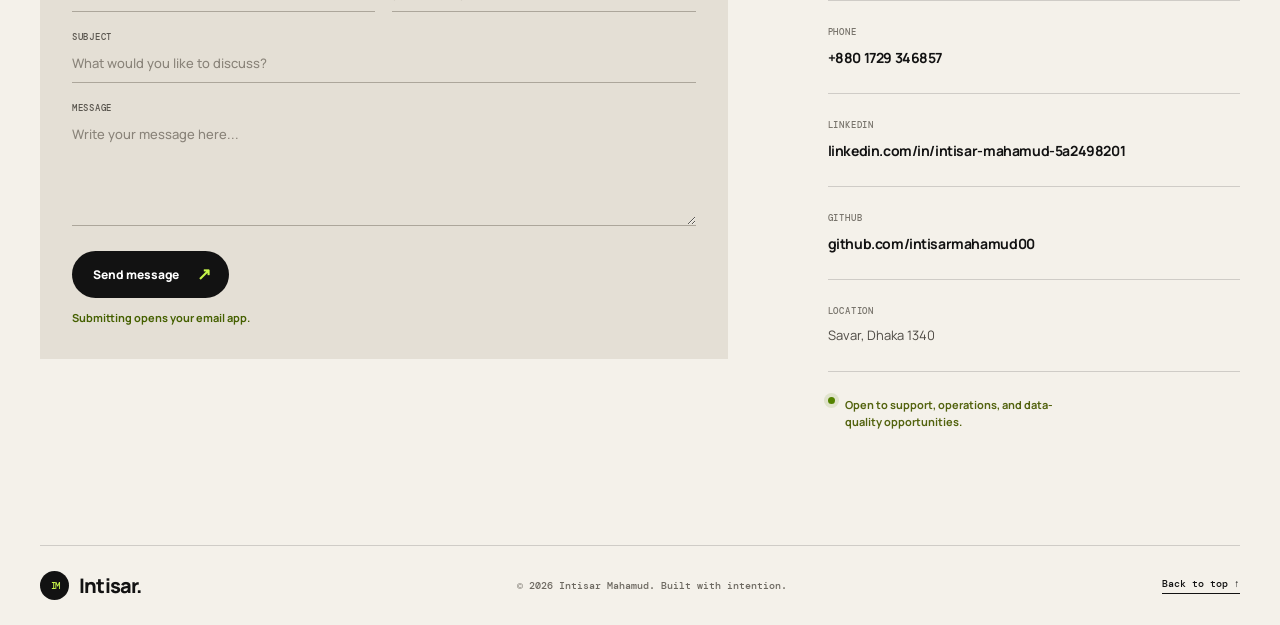
==== commit 16ba0cc0: "Refresh portfolio content and styling" ====
--- a/index.html
+++ b/index.html
@@ -38,7 +38,7 @@
           </div>
           <div class="hero-proof">
             <div><strong>02+</strong><span>years in<br />operations</span></div>
-            <div><strong>03</strong><span>professional<br />roles</span></div>
+            <div><strong>02</strong><span>companies<br />worked with</span></div>
             <div><strong>01</strong><span>CSE degree<br />earned</span></div>
           </div>
         </div>
@@ -54,14 +54,15 @@
       </section>
 
       <section class="marquee" aria-label="Key skills">
-        <div class="marquee-track"><span>Client communication</span><i>✦</i><span>Website building</span><i>✦</i><span>UI design</span><i>✦</i><span>Data annotation</span><i>✦</i><span>Remote collaboration</span><i>✦</i><span>Website building</span><i>✦</i></div>
+        <div class="marquee-track"><span>Client communication</span><i>✦</i><span>Website building</span><i>✦</i><span>UI design</span><i>✦</i><span>Data annotation</span><i>✦</i><span>Remote collaboration</span><i>✦</i></div>
       </section>
 
       <section class="about section-wrap section-grid" id="about">
         <div class="section-heading reveal"><p class="eyebrow"><span></span> 01 / Profile</p><h2>Reliable support,<br /><em>built around people.</em></h2></div>
         <div class="about-content reveal delay-1">
-          <p class="large-copy">I bring structure to fast-moving work — whether that means helping a client on a live call, keeping operational records accurate, or delivering data that makes intelligent systems better.</p>
-          <p class="body-copy">With a Computer Science & Engineering background and hands-on experience across client support, social content, and AI data annotation, I combine technical awareness with an organized, thoughtful approach to service.</p>
+          <p class="eyebrow"><span></span> Professional summary</p>
+          <p class="large-copy">Detail-oriented Computer Science & Engineering graduate with 2+ years of experience in client support, administrative operations, social media content creation, and AI data annotation.</p>
+          <p class="body-copy">Skilled in live chat and phone support, troubleshooting, record keeping, reporting, and remote collaboration. Seeking a support or operations role where accuracy and clear communication create value for clients and teams.</p>
           <div class="skill-pills">
             <span>Troubleshooting</span><span>Live chat support</span><span>Website building</span><span>UI design</span><span>Social content</span><span>Quality assurance</span><span>Reporting</span>
           </div>
@@ -84,7 +85,7 @@
         <div class="timeline">
           <article class="timeline-card current reveal"><div class="timeline-top"><span class="status">Current role</span><span>Jan 2026 — Present</span></div><h3>Jr. Support Assistant</h3><p class="company">Digitavision Limited</p><ul><li>Promoted in recognition of strong performance, commitment, and practical contributions.</li><li>Support troubleshooting, client communication, administrative work, and team collaboration.</li><li>Create social content while managing priorities in a remote-work environment.</li></ul><div class="card-tags"><span>Support</span><span>Troubleshooting</span><span>Remote work</span></div></article>
           <article class="timeline-card reveal"><div class="timeline-top"><span>Jan 2025 — Dec 2025</span><span>Dhaka</span></div><h3>Administrative Support &<br />Social Content Creator</h3><p class="company">Digitavision Limited</p><ul><li>Managed live chats and phone calls with clients in a professional, responsive manner.</li><li>Maintained tool access, registrations, and client account records with care.</li><li>Prepared reports, supported internal communication, and created social media content.</li></ul><div class="card-tags"><span>Administration</span><span>Content</span><span>Reporting</span></div></article>
-          <article class="timeline-card reveal"><div class="timeline-top"><span>Sep 2024 — Nov 2025</span><span>Dhaka</span></div><h3>Data Annotator</h3><p class="company">Quantigo AI</p><ul><li>Labeled and categorized datasets to train and refine machine-learning algorithms.</li><li>Applied project guidelines and annotation tools to meet quality and productivity goals.</li><li>Collaborated with QA to maintain accuracy and provide consistently high-quality input.</li></ul><div class="card-tags"><span>AI data</span><span>Quality</span><span>Annotation</span></div></article>
+          <article class="timeline-card reveal"><div class="timeline-top"><span>Sep 2024 — Nov 2025</span><span>Part-time · Dhaka</span></div><h3>Data Annotator</h3><p class="company">Quantigo AI</p><ul><li>Labeled and categorized datasets to train and refine machine-learning algorithms.</li><li>Applied project guidelines and annotation tools to meet quality and productivity goals.</li><li>Collaborated with QA to maintain accuracy and provide consistently high-quality input.</li></ul><div class="card-tags"><span>AI data</span><span>Quality</span><span>Annotation</span></div></article>
         </div>
       </section>
 
@@ -96,7 +97,7 @@
             <article><span>2018</span><div><h3>Higher Secondary Certificate</h3><p>Qadirabad Cantonment Sapper College · Natore, Bangladesh</p></div><strong>GPA 4.75<span>/5.00</span></strong></article>
             <article><span>2016</span><div><h3>Secondary School Certificate</h3><p>Nowtika High School · Rajshahi, Bangladesh</p></div><strong>GPA 5.00<span>/5.00</span></strong></article>
           </div>
-          <div class="certifications"><p class="eyebrow"><span></span> Selected courses</p><div class="cert-grid"><article><span>05/2023 — 08/2023</span><h3>Software Testing & Quality Assurance</h3><p>Creative Soft Technology Ltd · Dhaka</p></article><article><span>09/2023 — 12/2023</span><h3>Software Development Hire & Train Project</h3><p>Dhaka, Bangladesh</p></article></div></div>
+          <div class="certifications"><p class="eyebrow"><span></span> Selected courses</p><div class="cert-grid"><article><span>May 2023 — Aug 2023</span><h3>Software Testing & Quality Assurance</h3><p>Creative Soft Technology Ltd · Dhaka</p></article><article><span>Sep 2023 — Dec 2023</span><h3>Software Development Hire & Train Project</h3><p>Dhaka, Bangladesh</p></article></div></div>
         </div>
       </section>
 
@@ -117,7 +118,7 @@
             <label>Message<textarea required name="message" rows="5" placeholder="Write your message here..."></textarea></label>
             <button class="button button-primary" type="submit">Send message <span>↗</span></button><p class="form-status" aria-live="polite">Submitting opens your email app.</p>
           </form>
-          <aside class="contact-details reveal delay-2"><div><p>Email</p><a href="mailto:intisarmahamud444@gmail.com">intisarmahamud444@gmail.com</a></div><div><p>Phone</p><a href="tel:+8801729346857">+880 1729 346857</a></div><div><p>Location</p><address>3 No Road, House 16<br />AlamNagar Housing, Hemayetpur<br />Savar, Dhaka 1340</address></div><div class="availability"><span class="pulse"></span><p>Open to support, operations, and data-quality opportunities.</p></div></aside>
+          <aside class="contact-details reveal delay-2"><div><p>Email</p><a href="mailto:intisarmahamud444@gmail.com">intisarmahamud444@gmail.com</a></div><div><p>Phone</p><a href="tel:+8801729346857">+880 1729 346857</a></div><div><p>LinkedIn</p><a href="https://www.linkedin.com/in/intisar-mahamud-5a2498201/" target="_blank" rel="noopener">linkedin.com/in/intisar-mahamud-5a2498201</a></div><div><p>GitHub</p><a href="https://github.com/intisarmahamud00" target="_blank" rel="noopener">github.com/intisarmahamud00</a></div><div><p>Location</p><address>Savar, Dhaka 1340</address></div><div class="availability"><span class="pulse"></span><p>Open to support, operations, and data-quality opportunities.</p></div></aside>
         </div>
       </section>
     </main>
--- a/styles.css
+++ b/styles.css
@@ -51,11 +51,13 @@
 .hero-proof > div { display: flex; gap: 8px; align-items: flex-end; }
 .hero-proof strong { font-size: 24px; letter-spacing: -1.5px; line-height: 1; }
 .hero-proof span { color: #6c6862; font-size: 9px; font-weight: 700; line-height: 1.3; text-transform: uppercase; letter-spacing: .45px; }
-.hero-visual { height: 520px; position: relative; padding: 0 27px 25px 0; }
-.portrait-frame { width: min(100%, 430px); height: 100%; margin-left: auto; position: relative; overflow: hidden; border-radius: 216px 216px 3px 3px; background: #ced0ca; }
-.portrait-frame img { width: 100%; height: 100%; object-fit: cover; object-position: 51% 35%; filter: grayscale(100%) contrast(1.1); transform: scale(1.02); }
-.portrait-wash { position: absolute; inset: 0; background: linear-gradient(180deg, rgba(190,207,146,.08), rgba(26,26,20,.18)); mix-blend-mode: multiply; }
-.photo-note { position: absolute; left: 0; bottom: 5px; padding: 12px 15px; background: var(--lime); font: 500 9px var(--mono); text-transform: uppercase; letter-spacing: .7px; }
+.hero-visual { height: 520px; position: relative; padding: 0 27px 25px 0; isolation: isolate; }
+.hero-visual::before { content: ""; position: absolute; z-index: -1; inset: 32px 0 0 36px; border: 1px solid rgba(26,26,20,.18); border-radius: 215px 215px 5px 5px; }
+.portrait-frame { width: min(100%, 430px); height: 100%; margin-left: auto; position: relative; overflow: hidden; border: 7px solid #f4f2ec; border-radius: 216px 216px 6px 6px; background: #ced0ca; box-shadow: 18px 21px 38px rgba(26,26,20,.18); }
+.portrait-frame img { width: 100%; height: 100%; object-fit: cover; object-position: 50% 26%; filter: saturate(.94) contrast(1.04); transform: scale(1.03); transition: transform .7s ease, filter .7s ease; }
+.portrait-frame:hover img { transform: scale(1.08); filter: saturate(1.03) contrast(1.06); }
+.portrait-wash { position: absolute; inset: 0; background: linear-gradient(180deg, rgba(245,242,236,.04) 35%, rgba(26,26,20,.22) 100%); mix-blend-mode: multiply; pointer-events: none; }
+.photo-note { position: absolute; left: 0; bottom: 5px; padding: 12px 15px; background: var(--lime); font: 500 9px var(--mono); text-transform: uppercase; letter-spacing: .7px; box-shadow: 8px 9px 0 rgba(26,26,20,.10); }
 .pulse { width: 7px; height: 7px; display: inline-block; background: #548300; border-radius: 50%; margin-right: 7px; box-shadow: 0 0 0 4px rgba(84,131,0,.13); }
 .round-stamp { position: absolute; top: 25px; left: 10px; width: 96px; height: 96px; border-radius: 50%; background: var(--lime); display: grid; place-items: center; font: 500 8px var(--mono); text-align: center; transform: rotate(-15deg); }
 .round-stamp span { position: absolute; width: 80px; height: 80px; animation: rotate 18s linear infinite; border-radius: 50%; padding-top: 5px; word-spacing: 9px; }
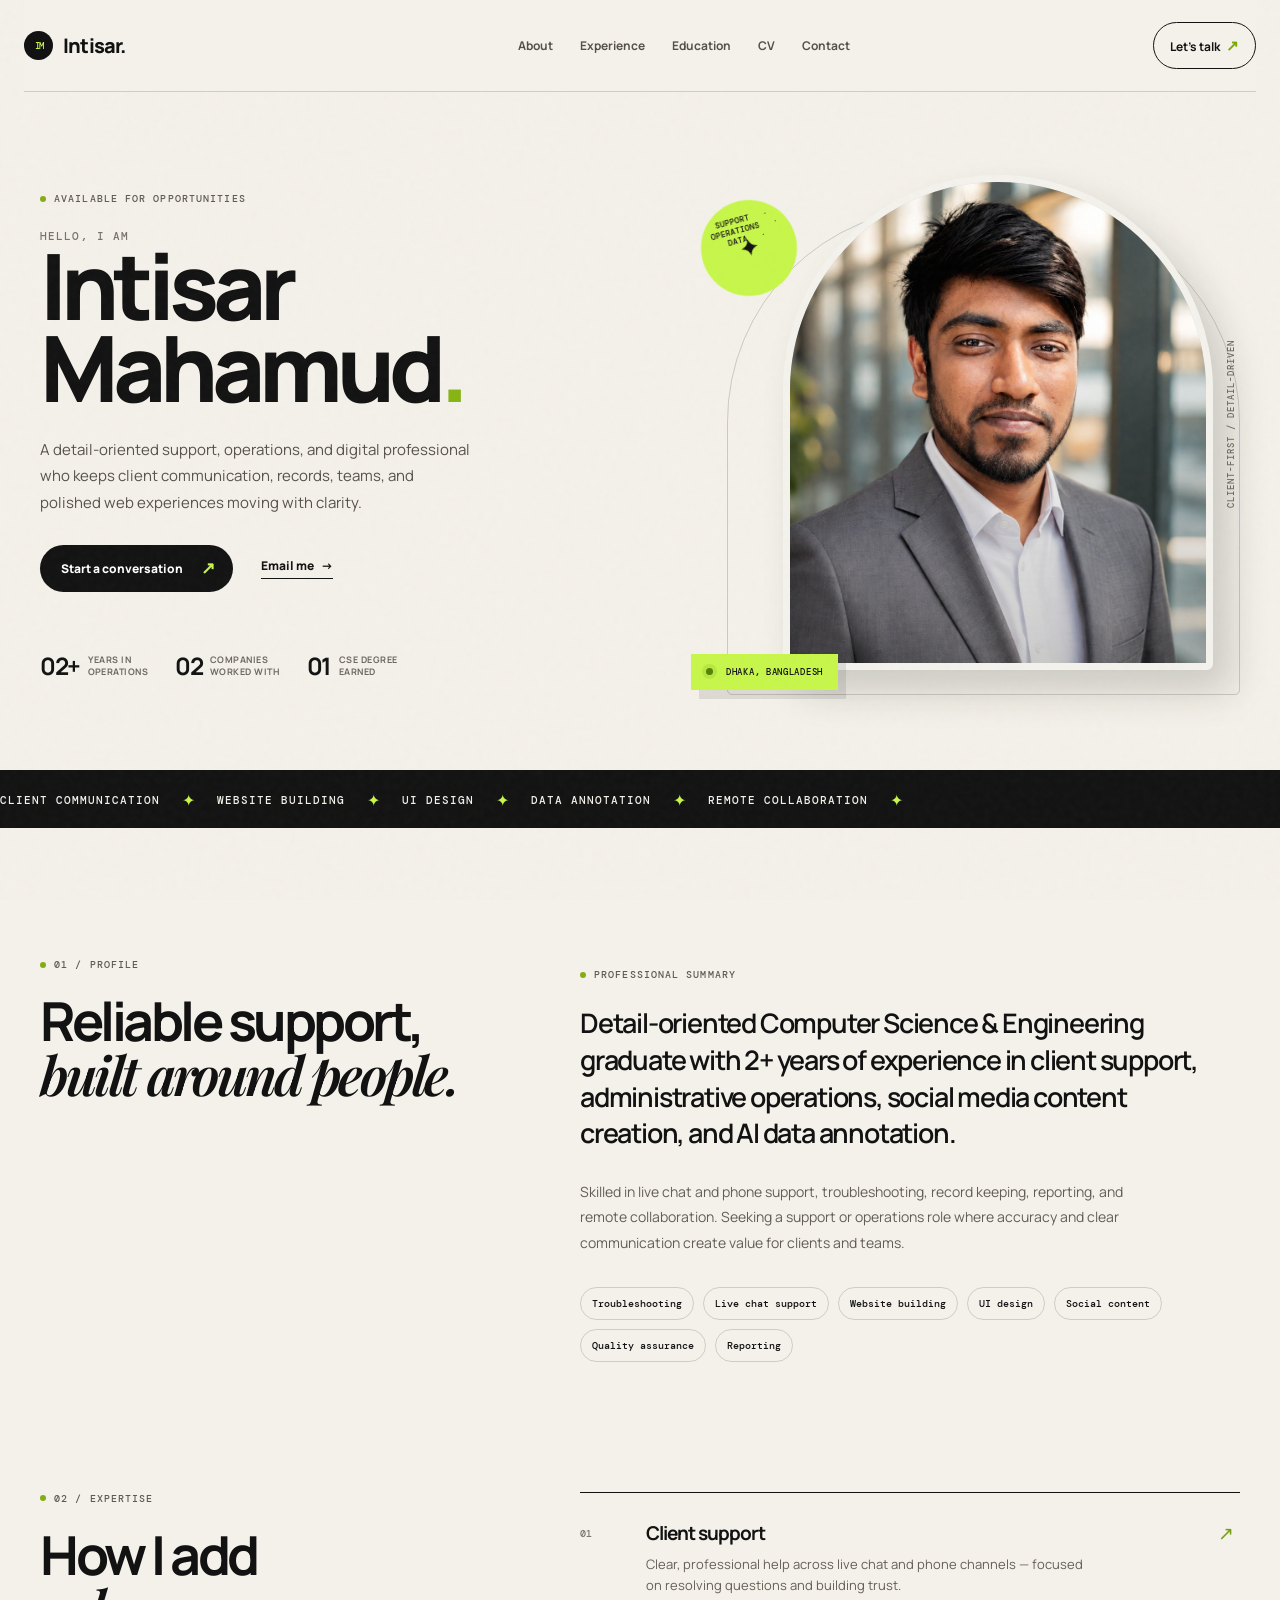
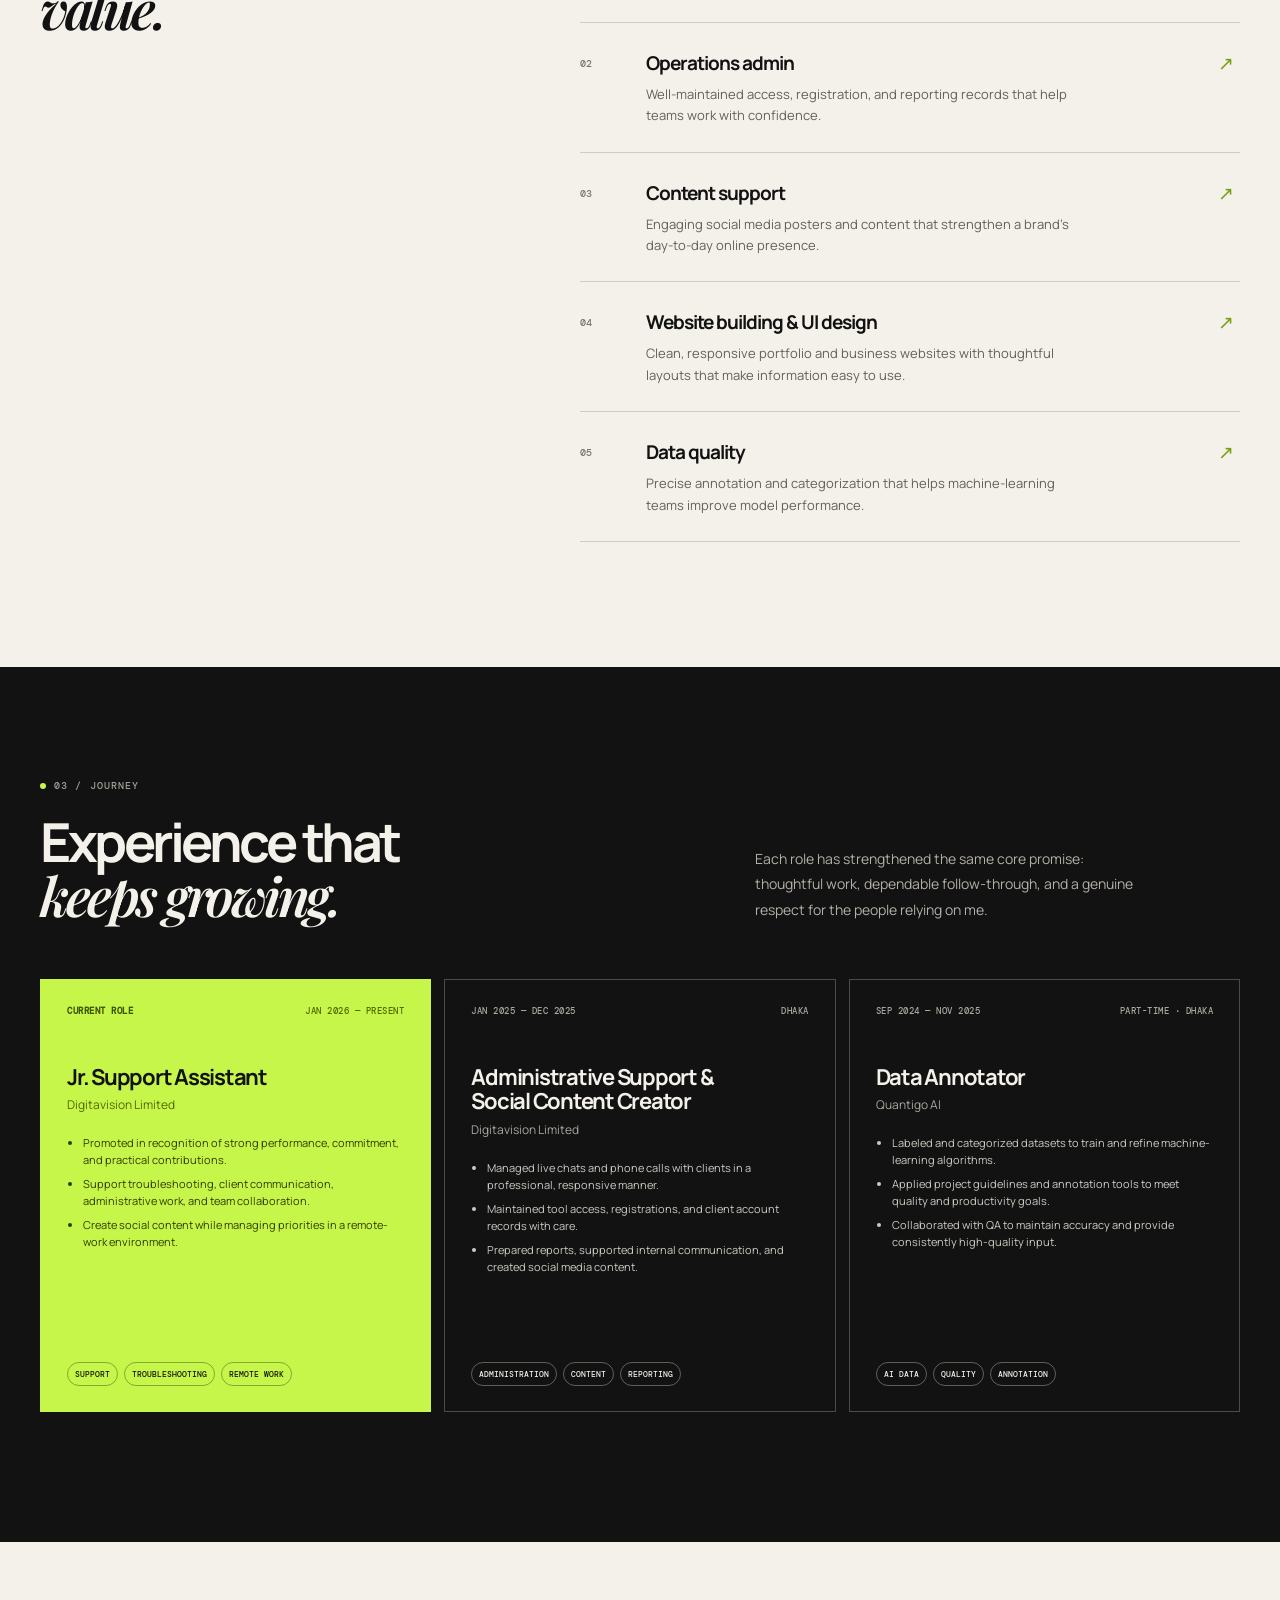
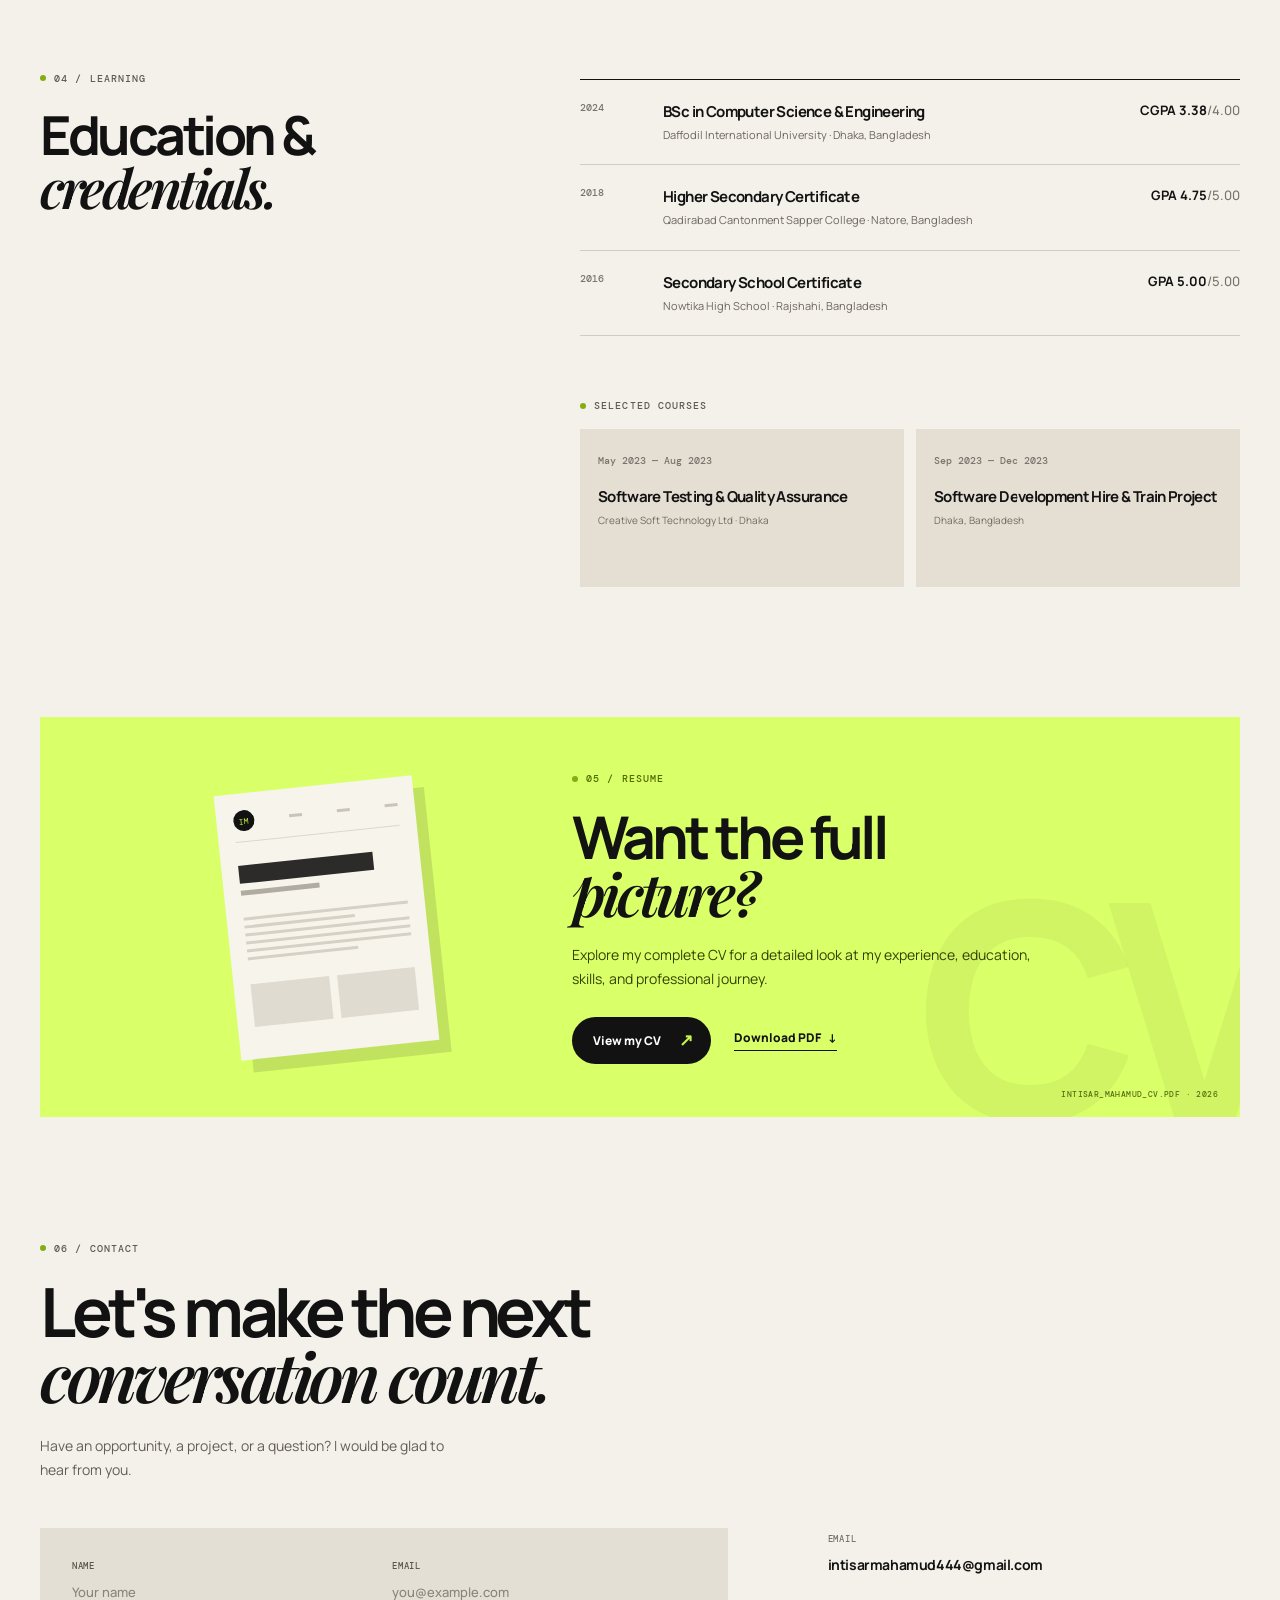
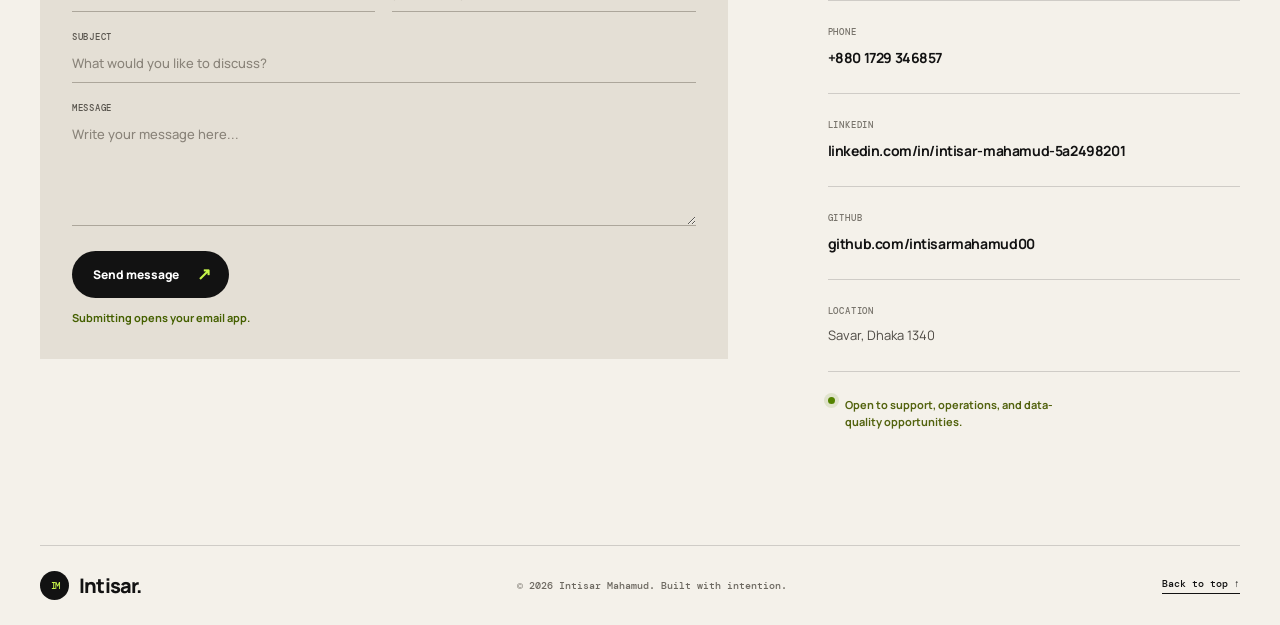
==== commit 3bf192ca: "Add SEO metadata and structured data" ====
--- a/index.html
+++ b/index.html
@@ -3,12 +3,40 @@
   <head>
     <meta charset="UTF-8" />
     <meta name="viewport" content="width=device-width, initial-scale=1.0" />
-    <meta name="description" content="Professional portfolio of Intisar Mahamud — support, operations, and data annotation specialist." />
-    <title>Intisar Mahamud | Support & Operations</title>
+    <meta name="description" content="Intisar Mahamud is a support and operations professional in Dhaka, Bangladesh, with experience in client support, administration, content creation, and AI data annotation." />
+    <meta name="robots" content="index, follow" />
+    <link rel="canonical" href="https://intisarmahamud00.github.io/intisar-portfolio/" />
+    <meta property="og:type" content="website" />
+    <meta property="og:site_name" content="Intisar Mahamud Portfolio" />
+    <meta property="og:title" content="Intisar Mahamud | Support & Operations Professional" />
+    <meta property="og:description" content="Portfolio of Intisar Mahamud — client support, operations, administration, content creation, and AI data annotation." />
+    <meta property="og:url" content="https://intisarmahamud00.github.io/intisar-portfolio/" />
+    <meta property="og:image" content="https://intisarmahamud00.github.io/intisar-portfolio/assets/intis-portrait.png?v=20261103" />
+    <meta name="twitter:card" content="summary_large_image" />
+    <meta name="twitter:title" content="Intisar Mahamud | Support & Operations Professional" />
+    <meta name="twitter:description" content="Portfolio of Intisar Mahamud — client support, operations, administration, content creation, and AI data annotation." />
+    <meta name="twitter:image" content="https://intisarmahamud00.github.io/intisar-portfolio/assets/intis-portrait.png?v=20261103" />
+    <title>Intisar Mahamud | Support & Operations Professional</title>
     <link rel="preconnect" href="https://fonts.googleapis.com" />
     <link rel="preconnect" href="https://fonts.gstatic.com" crossorigin />
     <link href="https://fonts.googleapis.com/css2?family=DM+Mono:wght@400;500&family=Manrope:wght@400;500;600;700;800&family=Playfair+Display:ital,wght@0,600;0,700;1,600&display=swap" rel="stylesheet" />
     <link rel="stylesheet" href="styles.css" />
+    <script type="application/ld+json">
+      {
+        "@context": "https://schema.org",
+        "@type": "Person",
+        "name": "Intisar Mahamud",
+        "url": "https://intisarmahamud00.github.io/intisar-portfolio/",
+        "image": "https://intisarmahamud00.github.io/intisar-portfolio/assets/intis-portrait.png?v=20261103",
+        "jobTitle": "Support and Operations Professional",
+        "address": { "@type": "PostalAddress", "addressLocality": "Savar", "addressRegion": "Dhaka", "postalCode": "1340", "addressCountry": "BD" },
+        "email": "mailto:intisarmahamud444@gmail.com",
+        "sameAs": [
+          "https://www.linkedin.com/in/intisar-mahamud-5a2498201/",
+          "https://github.com/intisarmahamud00"
+        ]
+      }
+    </script>
   </head>
   <body>
     <div class="page-grain"></div>
@@ -44,7 +72,7 @@
         </div>
         <div class="hero-visual reveal delay-1">
           <div class="portrait-frame">
-            <img src="assets/intis-portrait.png" alt="Portrait of Intisar Mahamud in a formal suit" />
+            <img src="assets/intis-portrait.png?v=20261103" alt="Portrait of Intisar Mahamud in a formal suit" />
             <div class="portrait-wash"></div>
           </div>
           <div class="photo-note"><span class="pulse"></span> Dhaka, Bangladesh</div>
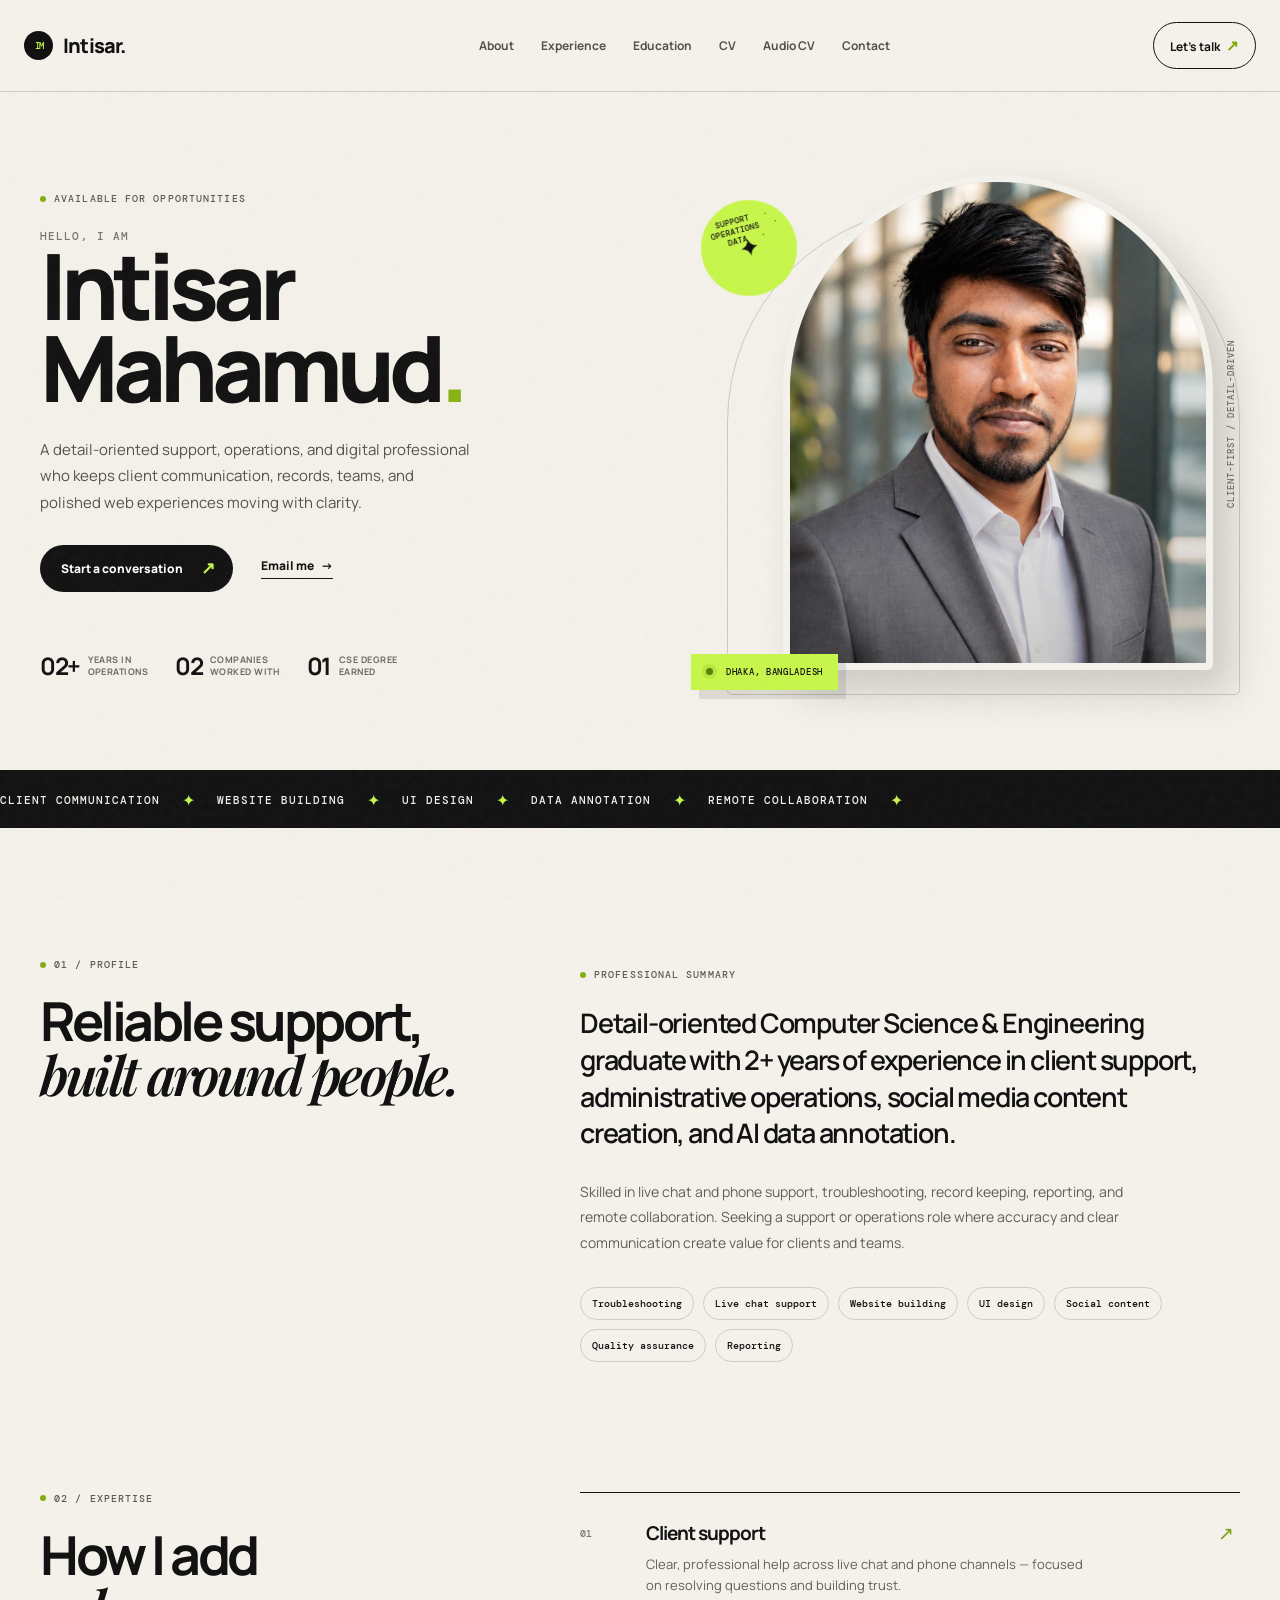
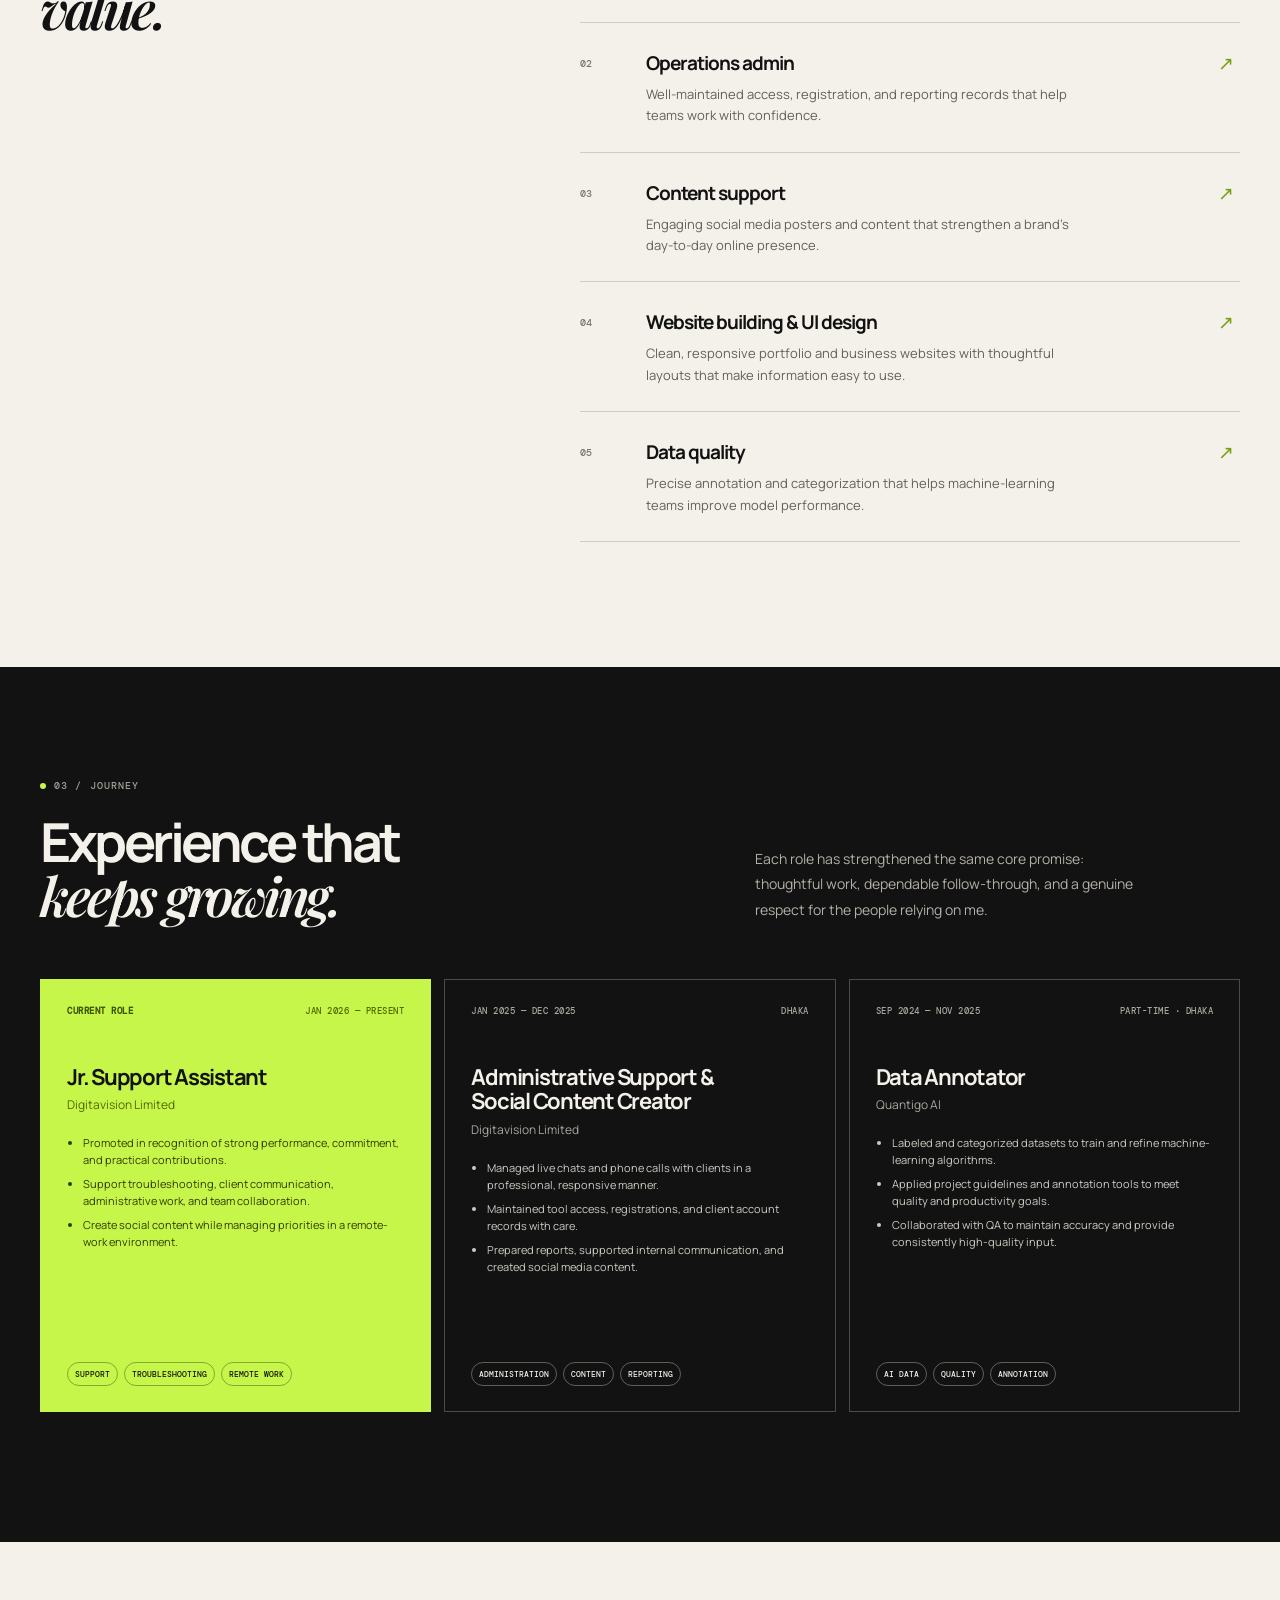
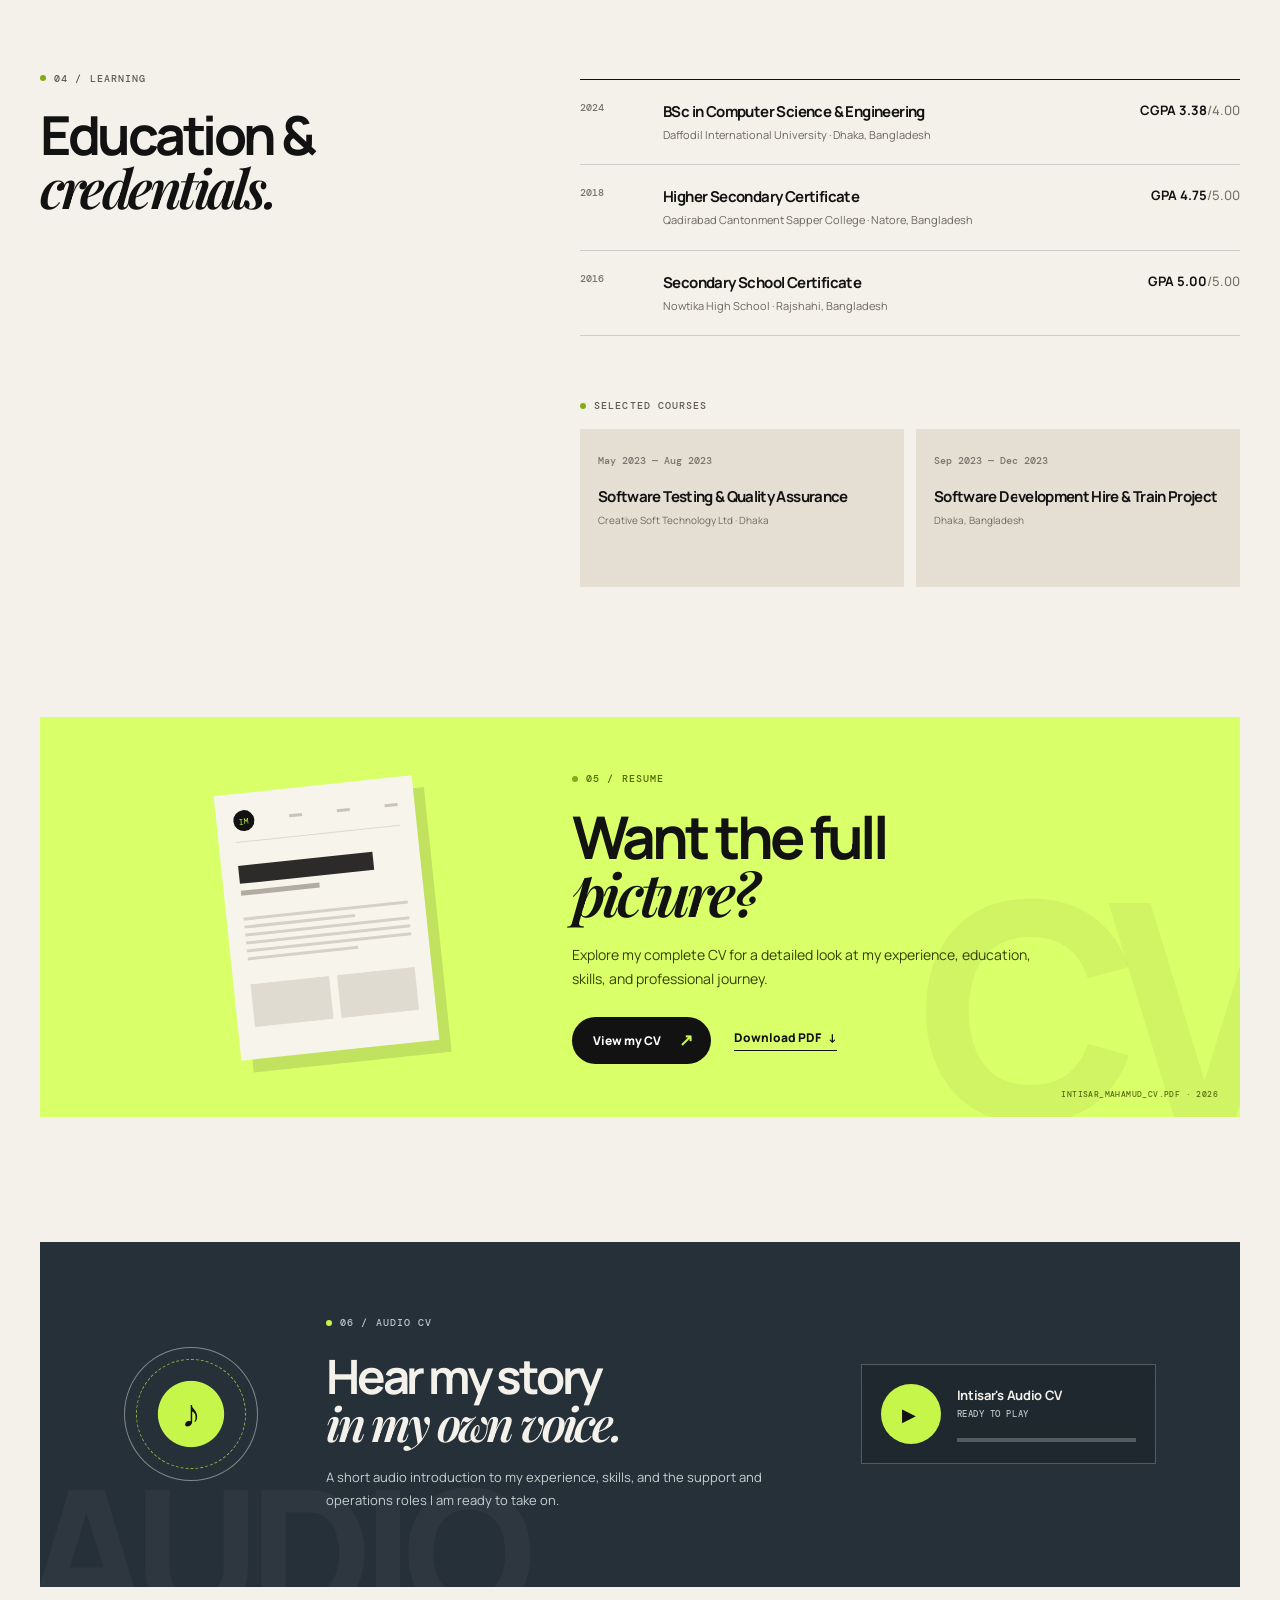
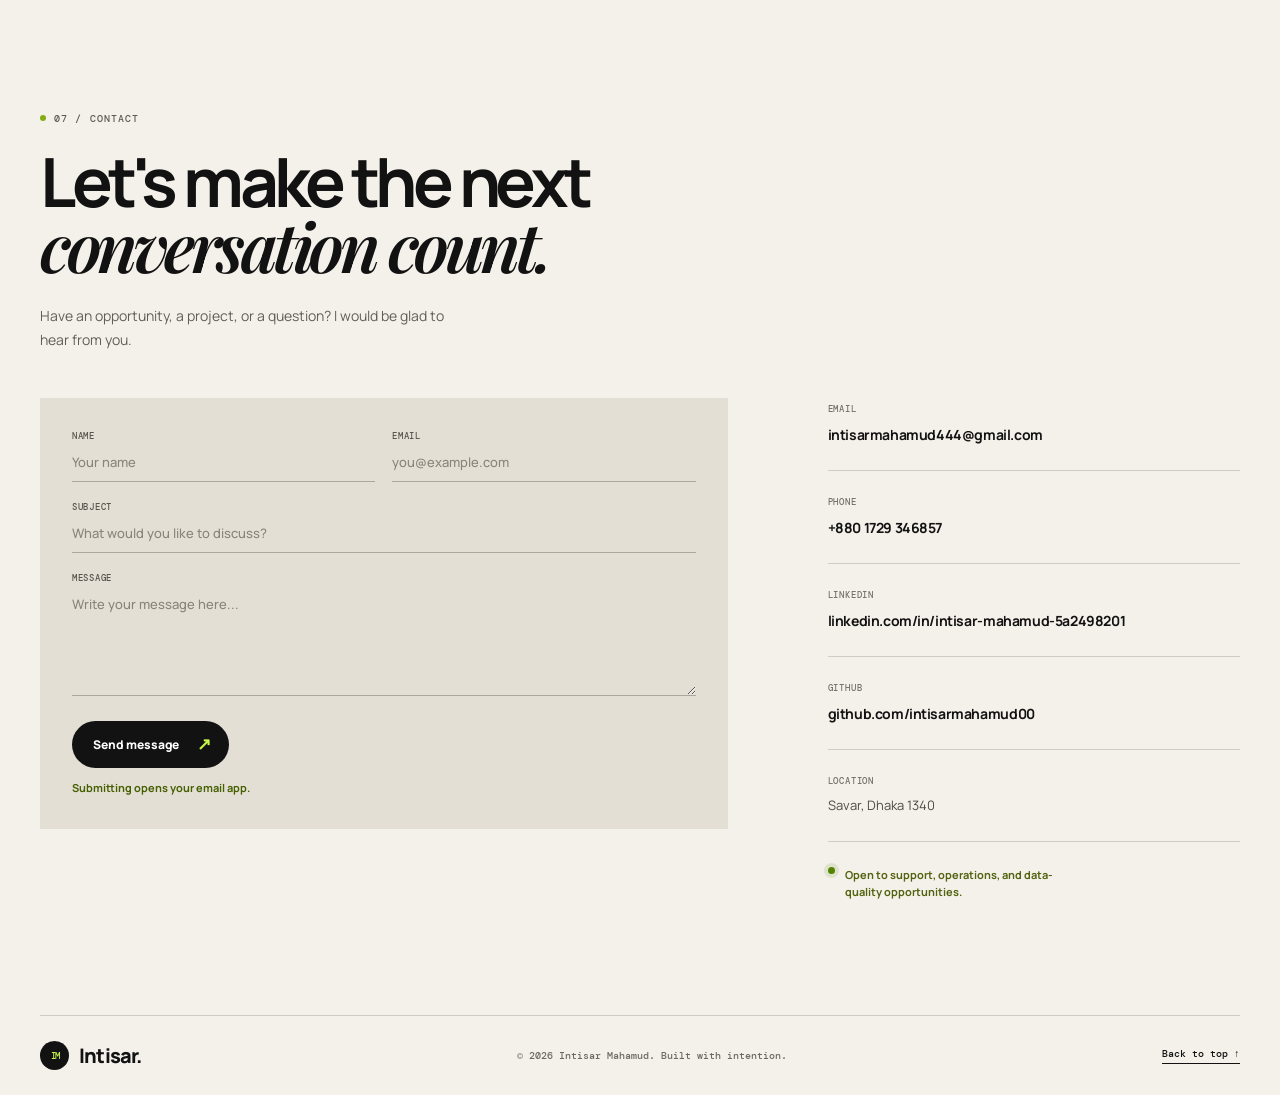
==== commit b871fe19: "Add adaptive navbar and audio CV section" ====
--- a/index.html
+++ b/index.html
@@ -48,7 +48,7 @@
         <span></span><span></span>
       </button>
       <nav class="main-nav" aria-label="Main navigation">
-        <a href="#about">About</a><a href="#experience">Experience</a><a href="#education">Education</a><a href="#cv">CV</a><a href="#contact">Contact</a>
+        <a href="#about">About</a><a href="#experience">Experience</a><a href="#education">Education</a><a href="#cv">CV</a><a href="#audio-cv">Audio CV</a><a href="#contact">Contact</a>
       </nav>
       <a class="header-cta" href="#contact">Let's talk <span>↗</span></a>
     </header>
@@ -81,7 +81,7 @@
         </div>
       </section>
 
-      <section class="marquee" aria-label="Key skills">
+      <section class="marquee" data-nav-theme="dark" aria-label="Key skills">
         <div class="marquee-track"><span>Client communication</span><i>✦</i><span>Website building</span><i>✦</i><span>UI design</span><i>✦</i><span>Data annotation</span><i>✦</i><span>Remote collaboration</span><i>✦</i></div>
       </section>
 
@@ -108,7 +108,7 @@
         </div>
       </section>
 
-      <section class="experience section-wrap" id="experience">
+      <section class="experience section-wrap" id="experience" data-nav-theme="dark">
         <div class="experience-header reveal"><div class="section-heading"><p class="eyebrow"><span></span> 03 / Journey</p><h2>Experience that<br /><em>keeps growing.</em></h2></div><p>Each role has strengthened the same core promise: thoughtful work, dependable follow-through, and a genuine respect for the people relying on me.</p></div>
         <div class="timeline">
           <article class="timeline-card current reveal"><div class="timeline-top"><span class="status">Current role</span><span>Jan 2026 — Present</span></div><h3>Jr. Support Assistant</h3><p class="company">Digitavision Limited</p><ul><li>Promoted in recognition of strong performance, commitment, and practical contributions.</li><li>Support troubleshooting, client communication, administrative work, and team collaboration.</li><li>Create social content while managing priorities in a remote-work environment.</li></ul><div class="card-tags"><span>Support</span><span>Troubleshooting</span><span>Remote work</span></div></article>
@@ -129,7 +129,7 @@
         </div>
       </section>
 
-      <section class="cv-section section-wrap" id="cv">
+      <section class="cv-section section-wrap" id="cv" data-nav-theme="lime">
         <div class="cv-card reveal">
           <div class="cv-paper" aria-hidden="true"><div class="paper-top"><span>IM</span><i></i><i></i><i></i></div><div class="paper-title"></div><div class="paper-subtitle"></div><div class="paper-lines"><i></i><i></i><i></i><i></i><i></i><i></i></div><div class="paper-columns"><span></span><span></span></div></div>
           <div class="cv-copy"><p class="eyebrow"><span></span> 05 / Resume</p><h2>Want the full<br /><em>picture?</em></h2><p>Explore my complete CV for a detailed look at my experience, education, skills, and professional journey.</p><div class="cv-actions"><a class="button button-light" href="assets/Intisar-Mahamud-CV.pdf" target="_blank" rel="noopener">View my CV <span>↗</span></a><a class="download-link" href="assets/Intisar-Mahamud-CV.pdf" download>Download PDF <span>↓</span></a></div></div>
@@ -137,8 +137,25 @@
         </div>
       </section>
 
+      <section class="audio-cv-section section-wrap" id="audio-cv" data-nav-theme="dark">
+        <div class="audio-cv-card reveal">
+          <div class="audio-cv-icon" aria-hidden="true"><span>♪</span></div>
+          <div class="audio-cv-copy">
+            <p class="eyebrow"><span></span> 06 / Audio CV</p>
+            <h2>Hear my story<br /><em>in my own voice.</em></h2>
+            <p>A short audio introduction to my experience, skills, and the support and operations roles I am ready to take on.</p>
+          </div>
+          <div class="audio-player-wrap">
+            <button class="audio-play-button" id="audio-play-button" type="button" aria-label="Play audio CV" aria-pressed="false"><span class="play-icon" aria-hidden="true">▶</span><span class="pause-icon" aria-hidden="true">Ⅱ</span></button>
+            <div class="audio-player-info"><strong>Intisar's Audio CV</strong><span id="audio-status">Ready to play</span></div>
+            <div class="audio-progress" aria-hidden="true"><span id="audio-progress-bar"></span></div>
+            <audio id="audio-cv-player" preload="metadata"><source src="assets/Intisar.mp3" type="audio/mpeg" />Your browser does not support audio playback.</audio>
+          </div>
+        </div>
+      </section>
+
       <section class="contact section-wrap" id="contact">
-        <div class="contact-intro reveal"><p class="eyebrow"><span></span> 06 / Contact</p><h2>Let's make the next<br /><em>conversation count.</em></h2><p>Have an opportunity, a project, or a question? I would be glad to hear from you.</p></div>
+        <div class="contact-intro reveal"><p class="eyebrow"><span></span> 07 / Contact</p><h2>Let's make the next<br /><em>conversation count.</em></h2><p>Have an opportunity, a project, or a question? I would be glad to hear from you.</p></div>
         <div class="contact-layout">
           <form class="contact-form reveal delay-1" id="contact-form">
             <div class="form-row"><label>Name<input required name="name" type="text" placeholder="Your name" /></label><label>Email<input required name="email" type="email" placeholder="you@example.com" /></label></div>
--- a/styles.css
+++ b/styles.css
@@ -18,7 +18,9 @@
 .page-grain { position: fixed; inset: 0; z-index: 10; pointer-events: none; opacity: .17; background-image: url("data:image/svg+xml,%3Csvg viewBox='0 0 150 150' xmlns='http://www.w3.org/2000/svg'%3E%3Cfilter id='n'%3E%3CfeTurbulence type='fractalNoise' baseFrequency='.9' numOctaves='3' stitchTiles='stitch'/%3E%3C/filter%3E%3Crect width='100%25' height='100%25' filter='url(%23n)' opacity='.2'/%3E%3C/svg%3E"); }
 .section-wrap { width: min(1230px, calc(100% - 80px)); margin-inline: auto; }
 
-.site-header { width: min(1320px, calc(100% - 48px)); height: 92px; margin: auto; display: flex; align-items: center; justify-content: space-between; position: sticky; top: 0; z-index: 20; border-bottom: 1px solid var(--line); background: rgba(244, 241, 234, .92); backdrop-filter: blur(14px); }
+.site-header { width: 100%; height: 92px; margin: auto; padding-inline: max(24px, calc((100vw - 1650px) / 2)); display: flex; align-items: center; justify-content: space-between; position: sticky; top: 0; z-index: 20; border-bottom: 1px solid var(--line); background: rgba(244, 241, 234, .94); backdrop-filter: blur(14px); transition: background .35s ease, color .35s ease, border-color .35s ease; }
+.site-header.theme-dark { --line: rgba(244,241,234,.22); background: rgba(18, 18, 18, .94); color: var(--paper); }.site-header.theme-dark .main-nav a { color: #cbc7be; }.site-header.theme-dark .main-nav a:hover { color: var(--lime); }.site-header.theme-dark .brand-mark { background: var(--lime); color: var(--ink); }.site-header.theme-dark .header-cta { border-color: rgba(244,241,234,.8); }.site-header.theme-dark .header-cta:hover { background: var(--paper); color: var(--ink); }.site-header.theme-dark .header-cta span { color: var(--lime); }
+.site-header.theme-lime { --line: rgba(18,18,18,.22); background: rgba(217, 255, 105, .94); }.site-header.theme-lime .main-nav a { color: #435306; }.site-header.theme-lime .main-nav a:hover { color: var(--ink); }
 .brand { display: flex; align-items: center; gap: 10px; font-size: 20px; font-weight: 800; letter-spacing: -.8px; }
 .brand-mark { width: 29px; height: 29px; display: grid; place-items: center; background: var(--ink); color: var(--lime); border-radius: 50%; font: 500 9px var(--mono); letter-spacing: -1px; }
 .main-nav { display: flex; align-items: center; gap: 27px; margin-left: 90px; }
@@ -95,6 +97,7 @@
 .timeline { display: grid; grid-template-columns: repeat(3, 1fr); gap: 13px; }
 .timeline-card { min-height: 433px; padding: 25px 26px; border: 1px solid rgba(244,241,234,.25); display: flex; flex-direction: column; transition: background .25s, color .25s; }
 .timeline-card:hover, .timeline-card.current { background: var(--lime); color: var(--ink); border-color: var(--lime); }.timeline-card.current:hover { background: #d2ff58; }
+.timeline-card:not(.current):hover { background: #31363a; color: #fff; border-color: rgba(244,241,234,.52); }.timeline-card:not(.current):hover .timeline-top, .timeline-card:not(.current):hover .company, .timeline-card:not(.current):hover ul { color: #fff; }.timeline-card:not(.current):hover .card-tags span { color: #fff; border-color: rgba(255,255,255,.55); }
 .timeline-top { min-height: 30px; display: flex; justify-content: space-between; gap: 10px; font: 500 9px var(--mono); text-transform: uppercase; letter-spacing: .5px; color: #aaa69d; }.timeline-card.current .timeline-top { color: #526900; }
 .status { color: var(--lime); }.timeline-card.current .status { color: #405500; font-weight: 700; }
 .timeline-card h3 { margin: 30px 0 7px; font-size: 22px; letter-spacing: -1.25px; line-height: 1.12; }.company { color: #aaa69d; font-size: 12px; margin: 0 0 21px; }.timeline-card.current .company { color: #526900; }
@@ -106,6 +109,8 @@
 
 .cv-section { padding: 0 0 125px; }.cv-card { background: #d9ff69; min-height: 370px; position: relative; overflow: hidden; display: grid; grid-template-columns: .8fr 1.2fr; align-items: center; gap: 55px; padding: 55px 8% 53px; }.cv-card::after { content: "CV"; position: absolute; right: -35px; bottom: -92px; font-size: 300px; font-weight: 800; letter-spacing: -28px; color: rgba(17,17,17,.045); pointer-events: none; }.cv-paper { width: 199px; height: 266px; margin: auto; position: relative; z-index: 1; background: #f7f4ec; padding: 17px; transform: rotate(-6deg); box-shadow: 11px 13px 0 rgba(17,17,17,.12); }.paper-top { display: flex; align-items: center; gap: 4px; border-bottom: 1px solid #ddd8cd; padding-bottom: 10px; }.paper-top span { width: 21px; height: 21px; display: grid; place-items: center; background: var(--ink); color: var(--lime); border-radius: 50%; font: 8px var(--mono); }.paper-top i { height: 3px; width: 13px; background: #c9c4b9; margin-left: auto; }.paper-title { height: 18px; width: 82%; background: #2c2b29; margin: 23px 0 7px; }.paper-subtitle { height: 5px; width: 48%; background: #b1aca2; margin-bottom: 22px; }.paper-lines { display: grid; gap: 5px; }.paper-lines i { height: 3px; background: #d6d1c6; display: block; }.paper-lines i:nth-child(2), .paper-lines i:nth-child(6) { width: 67%; }.paper-columns { display: flex; gap: 8px; margin-top: 24px; }.paper-columns span { height: 43px; flex: 1; background: #dfdbd1; }.cv-copy { position: relative; z-index: 1; max-width: 520px; }.cv-copy .eyebrow { color: #526900; }.cv-copy h2 { margin: 0; font-size: clamp(42px,4.6vw,66px); letter-spacing: -4px; line-height: .95; }.cv-copy p:not(.eyebrow) { max-width: 460px; margin: 20px 0 26px; color: #354102; font-size: 14px; line-height: 1.7; }.cv-actions { display: flex; align-items: center; gap: 23px; }.button-light { background: var(--ink); color: white; }.button-light span { color: var(--lime); }.cv-file-label { position: absolute; bottom: 18px; right: 22px; z-index: 1; font: 500 8px var(--mono); letter-spacing: .4px; color: #596d13; }
 
+.audio-cv-section { padding: 0 0 125px; }.audio-cv-card { min-height: 345px; position: relative; overflow: hidden; display: grid; grid-template-columns: 160px minmax(0, 1.25fr) minmax(270px, .75fr); align-items: center; gap: 42px; padding: 55px 7%; color: var(--paper); background: #253039; }.audio-cv-card::before { content: "AUDIO"; position: absolute; left: -13px; bottom: -82px; color: rgba(244,241,234,.045); font-size: 175px; font-weight: 800; letter-spacing: -11px; pointer-events: none; }.audio-cv-icon { position: relative; z-index: 1; display: grid; place-items: center; width: 134px; height: 134px; border: 1px solid rgba(244,241,234,.45); border-radius: 50%; background: radial-gradient(circle, #c7f64a 0 35%, transparent 36%); }.audio-cv-icon::after { content: ""; position: absolute; inset: 11px; border: 1px dashed rgba(199,246,74,.65); border-radius: 50%; animation: rotate 20s linear infinite reverse; }.audio-cv-icon span { color: var(--ink); font-size: 39px; transform: translateY(-2px); }.audio-cv-copy { position: relative; z-index: 1; }.audio-cv-copy .eyebrow { color: #b8c4c8; }.audio-cv-copy .eyebrow span { background: var(--lime); }.audio-cv-copy h2 { margin: 0; font-size: clamp(34px, 3.7vw, 52px); line-height: .98; letter-spacing: -3.2px; }.audio-cv-copy p:not(.eyebrow) { max-width: 470px; margin: 19px 0 0; color: #c6d0d1; font-size: 13px; line-height: 1.75; }.audio-player-wrap { position: relative; z-index: 1; display: grid; grid-template-columns: 60px 1fr; column-gap: 16px; row-gap: 15px; align-items: center; padding: 19px; border: 1px solid rgba(244,241,234,.25); background: rgba(0,0,0,.16); backdrop-filter: blur(8px); }.audio-play-button { width: 60px; height: 60px; grid-row: span 2; display: grid; place-items: center; padding-left: 3px; cursor: pointer; border: 0; border-radius: 50%; color: var(--ink); background: var(--lime); font-size: 18px; transition: transform .2s, box-shadow .2s; }.audio-play-button:hover { transform: scale(1.07); box-shadow: 0 0 0 7px rgba(199,246,74,.14); }.pause-icon { display: none; font-weight: 800; }.audio-play-button.playing { padding-left: 0; }.audio-play-button.playing .play-icon { display: none; }.audio-play-button.playing .pause-icon { display: inline; }.audio-player-info { display: grid; gap: 4px; }.audio-player-info strong { font-size: 13px; letter-spacing: -.3px; }.audio-player-info span { color: #b5c1c3; font: 500 9px var(--mono); text-transform: uppercase; letter-spacing: .55px; }.audio-progress { grid-column: 2; height: 4px; overflow: hidden; background: rgba(244,241,234,.25); }.audio-progress span { display: block; height: 100%; width: 0; background: var(--lime); transition: width .1s linear; }
+
 .contact { padding: 0 0 115px; }.contact-intro { max-width: 675px; }.contact-intro h2 { margin: 0; font-size: clamp(43px, 5.3vw, 72px); letter-spacing: -4.5px; line-height: .95; }.contact-intro > p:last-child { color: #625e56; max-width: 430px; margin: 25px 0 46px; font-size: 14px; line-height: 1.7; }.contact-layout { display: grid; grid-template-columns: 1.25fr .75fr; gap: 100px; align-items: start; }.contact-form { padding: 32px; background: #e4dfd5; }.form-row { display: grid; grid-template-columns: 1fr 1fr; gap: 17px; }.contact-form label { display: block; color: #59554e; font: 500 9px var(--mono); text-transform: uppercase; letter-spacing: .7px; margin-bottom: 19px; }.contact-form input, .contact-form textarea { display: block; width: 100%; background: transparent; border: 0; border-bottom: 1px solid #aca69b; border-radius: 0; outline: none; padding: 11px 0 10px; color: var(--ink); font: 500 13px var(--sans); text-transform: none; letter-spacing: 0; resize: vertical; }.contact-form input:focus, .contact-form textarea:focus { border-bottom-color: var(--ink); }.contact-form input::placeholder, .contact-form textarea::placeholder { color: #898379; }.contact-form .button { margin-top: 6px; }.form-status { min-height: 17px; margin: 12px 0 0; color: #456000; font-size: 11px; font-weight: 700; }.form-status.error { color: #a33316; }.contact-details { padding-top: 5px; }.contact-details > div { padding: 0 0 25px; margin-bottom: 25px; border-bottom: 1px solid var(--line); }.contact-details p { margin: 0 0 8px; color: #77736b; font: 500 9px var(--mono); text-transform: uppercase; letter-spacing: .8px; }.contact-details a { font-size: 14px; font-weight: 700; letter-spacing: -.4px; border-bottom: 1px solid transparent; }.contact-details a:hover { border-color: var(--ink); }.contact-details address { color: #4f4b45; font-size: 13px; font-style: normal; line-height: 1.65; }.contact-details .availability { display: flex; align-items: flex-start; gap: 3px; border-bottom: 0; margin: 0; padding: 0; }.availability p { max-width: 240px; margin: 0; color: #53630f; font: 700 11px/1.5 var(--sans); text-transform: none; letter-spacing: 0; }
 .site-footer { padding: 25px 0; border-top: 1px solid var(--line); display: flex; justify-content: space-between; align-items: center; }.site-footer p, .back-top { margin: 0; color: #6d6961; font: 500 10px var(--mono); }.back-top { color: var(--ink); border-bottom: 1px solid var(--ink); padding-bottom: 3px; }
 
@@ -114,3 +119,7 @@
 @media (max-width: 830px) { .site-header { height: 75px; width: min(100% - 32px, 1230px); }.main-nav { display: none; position: absolute; top: 67px; left: 0; right: 0; margin: 0; padding: 18px; gap: 17px; background: var(--paper); border: 1px solid var(--line); flex-direction: column; align-items: flex-start; }.main-nav.open { display: flex; }.menu-toggle { display: flex; flex-direction: column; gap: 5px; border: 0; background: none; padding: 9px; cursor: pointer; }.menu-toggle span { width: 20px; height: 1px; background: var(--ink); }.header-cta { display: none; }.section-wrap, .experience-header, .timeline { width: min(100% - 40px, 1230px); }.hero { min-height: auto; grid-template-columns: 1fr; padding: 65px 0 62px; gap: 55px; }.hero-visual { height: 475px; max-width: 470px; width: 100%; margin-left: auto; }.portrait-frame { margin: auto; }.round-stamp { left: 0; }.section-grid, .expertise, .experience-header { grid-template-columns: 1fr; gap: 44px; }.section-grid { padding: 90px 0; }.expertise { padding-bottom: 90px; }.timeline { grid-template-columns: 1fr; gap: 10px; }.timeline-card { min-height: 340px; }.timeline-card h3 { margin-top: 19px; }.contact-layout { grid-template-columns: 1fr; gap: 40px; }.contact-details { display: grid; grid-template-columns: 1fr 1fr; gap: 0 35px; }.cv-card { gap: 25px; padding: 50px 6%; }.cv-copy h2 { letter-spacing: -3px; }.cv-file-label { display: none; } }
 @media (max-width: 560px) { .section-wrap, .experience-header, .timeline { width: min(100% - 32px, 1230px); }.hero { padding-top: 47px; }.hero-description { margin: 25px 0; }.hero-actions { flex-wrap: wrap; gap: 17px; }.hero-proof { gap: 18px; margin-top: 43px; }.hero-proof strong { font-size: 20px; }.hero-proof span { font-size: 8px; }.hero-visual { height: 390px; padding-right: 15px; }.portrait-frame { width: 92%; }.round-stamp { transform: scale(.78) rotate(-15deg); transform-origin: top left; top: 18px; }.vertical-caption { display: none; }.section-heading h2 { letter-spacing: -2.7px; }.expertise-item { grid-template-columns: 32px 1fr 18px; gap: 9px; }.expertise-item h3 { font-size: 17px; }.experience { padding: 76px 0 80px; }.experience-header { margin-bottom: 37px; }.experience-header p:last-child { margin-top: 0; }.timeline-card { padding: 22px; }.education-list article { grid-template-columns: 52px 1fr; }.education-list article strong { grid-column: 2; }.cert-grid { grid-template-columns: 1fr; }.cv-section { padding-bottom: 90px; }.cv-card { grid-template-columns: 1fr; padding: 39px 26px 43px; }.cv-paper { margin: 3px auto 15px; transform: rotate(-4deg) scale(.86); height: 235px; }.cv-copy h2 { font-size: 47px; }.cv-actions { flex-wrap: wrap; gap: 15px; }.form-row { grid-template-columns: 1fr; gap: 0; }.contact-form { padding: 25px 20px; }.contact-details { grid-template-columns: 1fr; }.site-footer { flex-wrap: wrap; gap: 17px; }.site-footer p { order: 3; width: 100%; }.marquee span { font-size: 9px; } }
 @media (prefers-reduced-motion: reduce) { html { scroll-behavior: auto; }.reveal { opacity: 1; transform: none; }.marquee-track, .round-stamp span { animation: none; } }
+
+@media (max-width: 830px) { .audio-cv-card { grid-template-columns: 120px 1fr; gap: 27px; }.audio-player-wrap { grid-column: 1 / -1; }.audio-cv-icon { width: 110px; height: 110px; } }
+@media (max-width: 560px) { .audio-cv-section { padding-bottom: 90px; }.audio-cv-card { grid-template-columns: 1fr; padding: 38px 25px; gap: 23px; }.audio-cv-icon { width: 92px; height: 92px; }.audio-player-wrap { grid-column: auto; } }
+@media (max-width: 830px) { .site-header { width: 100%; padding-inline: 16px; } }
